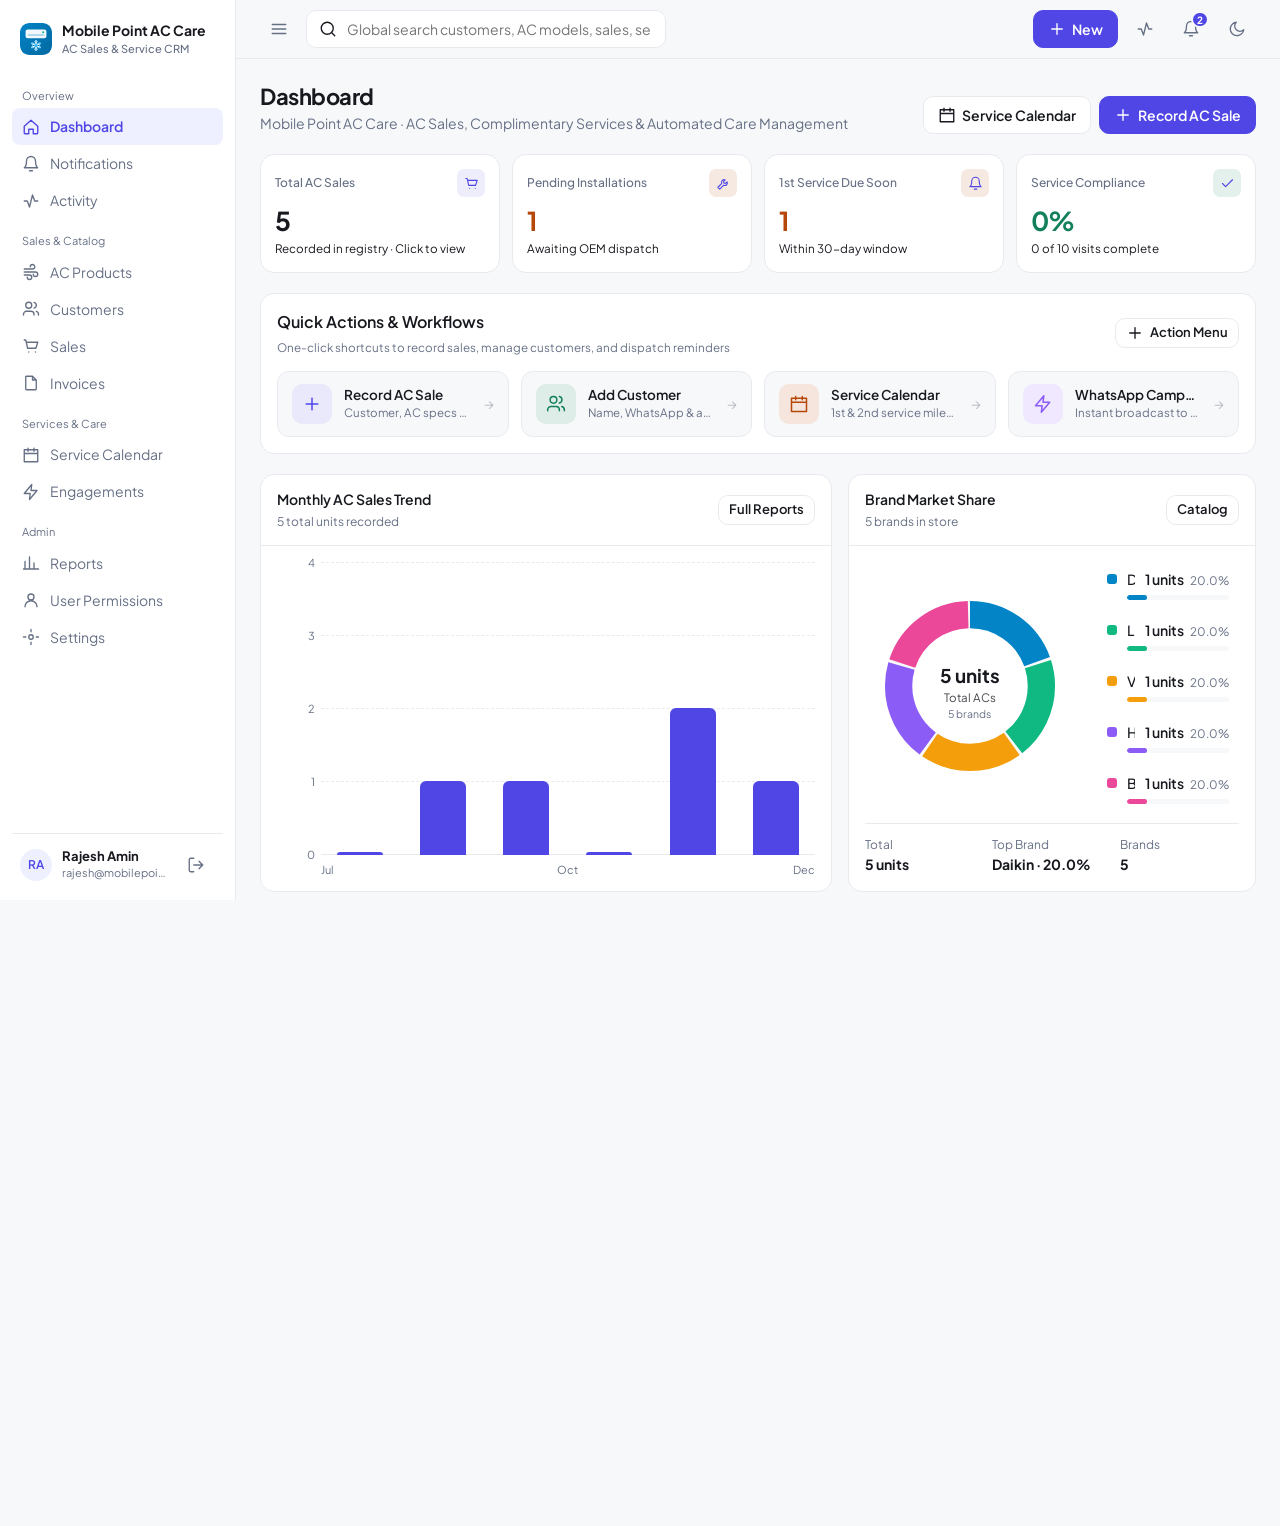
==== index.html @ c8a18320 "Enhance dashboard design: add interactive sales & brand charts, modern quick action cards, and opera" ====
<!doctype html>
<html lang="en" data-theme="light">

<head>
    <meta charset="utf-8">
    <meta name="viewport" content="width=device-width, initial-scale=1, viewport-fit=cover">
    <title>Mobile Point AC Care</title>
    <link rel="icon" type="image/svg+xml" href="assets/icon.svg">
    <link rel="preconnect" href="https://fonts.googleapis.com">
    <link rel="preconnect" href="https://fonts.gstatic.com" crossorigin>
    <link href="https://fonts.googleapis.com/css2?family=Plus+Jakarta+Sans:wght@400;500;600;700&display=swap"
        rel="stylesheet">
    <link rel="stylesheet" href="css/style.css?v=6.4">
</head>

<body>
    <div id="login-view" style="display:none"></div>
    <div class="app" id="app">
        <aside class="sd" id="sd" aria-label="Main navigation">
            <div class="logo">
                <img src="assets/icon.svg" alt="Mobile Point" width="32" height="32">
                <div class="lb">Mobile Point AC Care<small>AC Sales & Service CRM</small></div>
            </div>
            <nav class="nv" id="nv"></nav>
            <div class="us" id="user-badge">
                <div class="av">RA</div>
                <div class="lb us-info"><b>Rajesh Amin</b>
                    <small>rajesh@mobilepoint.in</small>
                </div><button class="ib lb" data-act="logout" aria-label="Log out" title="Log out"><svg class="i"
                        viewBox="0 0 24 24" fill="none" stroke="currentColor" stroke-width="1.8" stroke-linecap="round">
                        <path d="M9 21H5V3h4M16 17l5-5-5-5M21 12H9" />
                    </svg></button>
            </div>
        </aside>
        <div class="bd" data-act="drawer"></div>
        <div class="mn">
            <header class="top"><button class="ib" data-act="menu" aria-label="Toggle navigation" title="Menu"
                    id="mb"></button>
                <div class="sb gs" id="gsb"></div>
                <div class="sp"></div>
                <button class="btn pri" data-act="new" id="nb"></button><button class="ib" data-act="actd"
                    aria-label="Activity" title="Activity" id="ab"></button><button class="ib" data-act="bell"
                    aria-label="Notifications" title="Notifications" id="bl"></button><button class="ib"
                    data-act="theme" aria-label="Toggle theme" title="Theme" id="th"></button>
            </header>
            <main id="main"></main>
        </div>
    </div>
    <nav class="bn" id="bn" aria-label="Quick navigation"></nav>
    <div class="ts" id="ts" role="status" aria-live="polite"></div>
    <div id="mdl"></div>
    <script src="js/app.js?v=6.4"></script>
</body>

</html>
---- css/style.css ----
:root {
            --bg: #F7F8FA;
            --sf: #fff;
            --tx: #17191F;
            --mu: #667085;
            --bd: #E8EAEE;
            --ac: #4F46E5;
            --acs: #EEF0FF;
            --ok: #12805C;
            --oks: #E6F6EF;
            --wa: #B54708;
            --was: #FEF3E2;
            --er: #C2352B;
            --ers: #FDECEA;
            --ease: cubic-bezier(.2, .8, .2, 1);
            box-sizing: border-box;
            padding-top: env(safe-area-inset-top, 0px)
        }

        @media(prefers-color-scheme:dark) {
            :root[data-theme=system] {
                --bg: #0F1117;
                --sf: #171A22;
                --tx: #ECEEF3;
                --mu: #98A2B3;
                --bd: #262A35;
                --ac: #8B84FF;
                --acs: #23254A;
                --ok: #4ADE9B;
                --oks: #12281F;
                --wa: #F5B455;
                --was: #2E2210;
                --er: #F58A80;
                --ers: #321816;
                color-scheme: dark
            }
        }

        :root[data-theme=dark] {
            --bg: #0F1117;
            --sf: #171A22;
            --tx: #ECEEF3;
            --mu: #98A2B3;
            --bd: #262A35;
            --ac: #8B84FF;
            --acs: #23254A;
            --ok: #4ADE9B;
            --oks: #12281F;
            --wa: #F5B455;
            --was: #2E2210;
            --er: #F58A80;
            --ers: #321816;
            color-scheme: dark
        }

        * {
            box-sizing: border-box;
            margin: 0
        }

        html,
        body {
            height: 100%;
            width: 100%;
            max-width: 100vw;
            overflow-x: hidden
        }

        body {
            font: 14px/1.5 'Plus Jakarta Sans', system-ui, sans-serif;
            background: var(--bg);
            color: var(--tx);
            -webkit-font-smoothing: antialiased
        }

        button,
        input,
        select,
        textarea {
            font: inherit;
            color: inherit
        }

        button {
            cursor: pointer;
            background: none;
            border: 0
        }

        :focus-visible {
            outline: 2px solid var(--ac);
            outline-offset: 2px
        }

        h1 {
            font-size: 22px;
            letter-spacing: -.02em;
            line-height: 1.2
        }

        h2 {
            font-size: 14px;
            font-weight: 600
        }

        .i {
            width: 18px;
            height: 18px;
            flex: none
        }

        .mu {
            color: var(--mu)
        }

        .sr {
            display: block
        }

        .app {
            display: flex;
            min-height: 100%;
            width: 100%;
            max-width: 100vw;
            overflow-x: hidden
        }

        .sd {
            width: 236px;
            background: var(--sf);
            border-right: 1px solid var(--bd);
            position: sticky;
            top: 0;
            height: 100dvh;
            display: flex;
            flex-direction: column;
            padding: 16px 12px;
            transition: width .22s var(--ease);
            z-index: 30;
            overflow: hidden
        }

        .col .sd {
            width: 68px
        }

        .col .lb {
            display: none
        }

        .logo {
            display: flex;
            gap: 10px;
            align-items: center;
            padding: 4px 8px 16px;
            font-weight: 700;
            white-space: nowrap
        }

        .logo img {
            width: 32px;
            height: 32px;
            border-radius: 9px;
            flex: none;
            object-fit: contain
        }

        .mk {
            width: 32px;
            height: 32px;
            border-radius: 9px;
            background: var(--ac);
            color: #fff;
            display: grid;
            place-items: center;
            font-weight: 700;
            flex: none
        }

        .logo small {
            display: block;
            font-weight: 500;
            font-size: 11px;
            color: var(--mu)
        }

        .nv {
            flex: 1;
            overflow-y: auto;
            overflow-x: hidden
        }

        .gh {
            font-size: 11px;
            color: var(--mu);
            padding: 14px 10px 4px
        }

        .ni {
            display: flex;
            gap: 10px;
            align-items: center;
            width: 100%;
            padding: 8px 10px;
            border-radius: 8px;
            color: var(--mu);
            position: relative;
            white-space: nowrap;
            transition: background .15s, color .15s
        }

        .ni:hover {
            background: var(--bg);
            color: var(--tx)
        }

        .ni.on {
            background: var(--acs);
            color: var(--ac);
            font-weight: 600
        }

        .ni.on::before {
            content: "";
            position: absolute;
            left: -12px;
            top: 8px;
            bottom: 8px;
            width: 3px;
            border-radius: 2px;
            background: var(--ac)
        }

        .us {
            display: flex;
            gap: 10px;
            align-items: center;
            padding: 12px 8px 0;
            border-top: 1px solid var(--bd);
            white-space: nowrap;
            min-width: 0;
        }

        .us-info {
            flex: 1;
            min-width: 0;
            overflow: hidden;
        }

        .us-info b {
            display: block;
            overflow: hidden;
            text-overflow: ellipsis;
            white-space: nowrap;
            font-size: 13px;
            line-height: 1.3;
        }

        .us-info small {
            display: block;
            overflow: hidden;
            text-overflow: ellipsis;
            white-space: nowrap;
            font-size: 11px;
            color: var(--mu);
        }

        .av {
            width: 32px;
            height: 32px;
            border-radius: 50%;
            background: var(--acs);
            color: var(--ac);
            display: grid;
            place-items: center;
            font-weight: 600;
            font-size: 12px;
            flex: none
        }

        .mn {
            flex: 1;
            min-width: 0
        }

        .top {
            position: sticky;
            top: 0;
            z-index: 20;
            display: flex;
            gap: 8px;
            align-items: center;
            padding: 10px 24px;
            background: var(--bg);
            border-bottom: 1px solid var(--bd)
        }

        .top .sp {
            flex: 1
        }

        .sb {
            display: flex;
            gap: 8px;
            align-items: center;
            background: var(--sf);
            border: 1px solid var(--bd);
            border-radius: 10px;
            padding: 0 12px;
            height: 38px;
            min-width: 0
        }

        .sb input {
            border: 0;
            background: none;
            outline: 0;
            width: 100%
        }

        .sb:focus-within {
            border-color: var(--ac)
        }

        .gs {
            width: min(360px, 40vw)
        }

        .ib {
            width: 38px;
            height: 38px;
            border-radius: 10px;
            display: grid;
            place-items: center;
            color: var(--mu);
            position: relative
        }

        .ib:hover {
            background: var(--sf);
            color: var(--tx)
        }

        .dot {
            position: absolute;
            top: 8px;
            right: 9px;
            width: 8px;
            height: 8px;
            border-radius: 50%;
            background: var(--er);
            border: 2px solid var(--bg)
        }

        .pg {
            padding: 24px;
            max-width: 1280px;
            margin: 0 auto;
            width: 100%;
            box-sizing: border-box;
            animation: in .22s var(--ease)
        }

        @keyframes in {
            from {
                opacity: 0;
                transform: translateY(6px)
            }
        }

        .ph {
            display: flex;
            justify-content: space-between;
            gap: 16px;
            align-items: flex-end;
            margin-bottom: 20px;
            flex-wrap: wrap
        }

        .ph p {
            color: var(--mu);
            margin-top: 4px
        }

        .bar {
            display: flex;
            gap: 10px;
            align-items: center;
            margin-bottom: 12px;
            flex-wrap: wrap;
            width: 100%;
            max-width: 100%;
            min-width: 0
        }

        .bar .sb {
            width: 300px;
            max-width: 100%
        }

        .btn {
            display: inline-flex;
            gap: 6px;
            align-items: center;
            justify-content: center;
            height: 38px;
            padding: 0 14px;
            border-radius: 10px;
            border: 1px solid var(--bd);
            background: var(--sf);
            font-weight: 600;
            white-space: nowrap;
            flex-shrink: 0;
            transition: transform .12s, background .15s
        }

        .btn:hover {
            background: var(--bg)
        }

        .btn:active {
            transform: scale(.97)
        }

        .btn.pri {
            background: var(--ac);
            border-color: var(--ac);
            color: #fff
        }

        .btn.pri:hover {
            filter: brightness(1.08)
        }

        .btn.dg {
            color: var(--er)
        }

        .btn.sm {
            height: 30px;
            padding: 0 10px;
            font-size: 13px
        }

        .chips {
            display: flex;
            gap: 6px;
            overflow-x: auto;
            scrollbar-width: none;
            padding: 2px 0;
            width: 100%;
            max-width: 100%;
            min-width: 0;
            flex: 1 1 auto;
            -webkit-overflow-scrolling: touch
        }

        .chip {
            height: 32px;
            padding: 0 12px;
            border-radius: 99px;
            border: 1px solid var(--bd);
            background: var(--sf);
            color: var(--mu);
            white-space: nowrap;
            font-weight: 500;
            transition: all .15s
        }

        .chip.on {
            background: var(--tx);
            color: var(--bg);
            border-color: var(--tx)
        }

        .panel {
            background: var(--sf);
            border: 1px solid var(--bd);
            border-radius: 14px;
            overflow: hidden;
            width: 100%;
            max-width: 100%;
            box-sizing: border-box
        }

        .pad {
            padding: 16px
        }

        .panel>h2,
        .hd {
            padding: 14px 16px;
            display: flex;
            justify-content: space-between;
            align-items: center;
            border-bottom: 1px solid var(--bd)
        }

        .b {
            display: inline-block;
            padding: 2px 9px;
            border-radius: 99px;
            font-size: 12px;
            font-weight: 600;
            white-space: nowrap;
            background: var(--bg);
            color: var(--mu);
            width: fit-content;
        }

        .b.ok {
            background: var(--oks);
            color: var(--ok)
        }

        .b.wa {
            background: var(--was);
            color: var(--wa)
        }

        .b.er {
            background: var(--ers);
            color: var(--er)
        }

        .b.ac {
            background: var(--acs);
            color: var(--ac)
        }

        table {
            width: 100%;
            border-collapse: collapse
        }

        th {
            text-align: left;
            font-weight: 500;
            color: var(--mu);
            font-size: 12px;
            padding: 10px 16px;
            border-bottom: 1px solid var(--bd)
        }

        td {
            padding: 11px 16px;
            border-bottom: 1px solid var(--bd)
        }

        tbody tr {
            cursor: pointer;
            transition: background .12s
        }

        tbody tr:hover {
            background: var(--bg)
        }

        tbody:not(.doc tbody) tr:last-child td {
            border: 0
        }

        .nm {
            display: flex;
            gap: 10px;
            align-items: center;
            justify-content: flex-start;
            text-align: left;
            font-weight: 600;
            min-width: 0;
            max-width: 100%
        }

        .nm .av,
        .nm .th {
            flex-shrink: 0
        }

        .nm .nmt,
        .nm>span:not(.av):not(.th) {
            min-width: 0;
            overflow: hidden;
            text-overflow: ellipsis;
            white-space: nowrap;
            flex: 1
        }

        .nm b {
            display: block;
            overflow: hidden;
            text-overflow: ellipsis;
            white-space: nowrap;
            min-width: 0
        }

        .nm small {
            display: block;
            overflow: hidden;
            text-overflow: ellipsis;
            white-space: nowrap;
            min-width: 0
        }

        .pgn {
            display: flex;
            justify-content: space-between;
            align-items: center;
            padding: 10px 16px;
            color: var(--mu);
            font-size: 13px;
            border-top: 1px solid var(--bd)
        }

        .empty {
            display: grid;
            place-items: center;
            gap: 4px;
            padding: 48px 16px;
            color: var(--mu);
            text-align: center
        }

        .empty .i {
            width: 28px;
            height: 28px
        }

        .empty b {
            color: var(--tx)
        }

        .kp {
            display: grid;
            grid-template-columns: repeat(6, 1fr);
            gap: 12px;
            margin-bottom: 16px
        }

        .k {
            text-align: left;
            background: var(--sf);
            border: 1px solid var(--bd);
            border-radius: 14px;
            padding: 14px;
            transition: transform .15s var(--ease), border-color .15s
        }

        .k:hover {
            transform: translateY(-2px);
            border-color: var(--ac)
        }

        .k .i {
            color: var(--ac)
        }

        .k b {
            display: block;
            font-size: 26px;
            letter-spacing: -.02em;
            line-height: 1.2;
            margin-top: 8px
        }

        .k span {
            font-size: 12px;
            color: var(--mu)
        }

        .k.hl {
            background: var(--ac);
            border-color: var(--ac);
            color: #fff
        }

        .k.hl .i,
        .k.hl span {
            color: #fff;
            opacity: .85
        }

        .gr {
            display: grid;
            grid-template-columns: 1.4fr 1fr;
            gap: 16px
        }

        .gr>div {
            display: grid;
            gap: 16px;
            align-content: start
        }

        .li {
            display: flex;
            gap: 12px;
            align-items: center;
            padding: 11px 16px;
            border-bottom: 1px solid var(--bd)
        }

        .li:last-child {
            border: 0
        }

        .li>div,
        .li-main>div {
            flex: 1;
            min-width: 0
        }

        .li-main {
            display: flex;
            gap: 12px;
            align-items: center;
            flex: 1;
            min-width: 0
        }

        .li-acts {
            display: flex;
            gap: 8px;
            align-items: center;
            flex-shrink: 0
        }

        .li small {
            display: block;
            color: var(--mu)
        }

        .rt-sortbar {
            display: none
        }

        .ns-val {
            display: inline-flex;
            align-items: center;
            gap: 8px
        }

        .sku-tag {
            display: block;
            font-size: 11px;
            font-weight: 600;
            letter-spacing: .04em;
            color: var(--mu);
            text-transform: uppercase;
            line-height: 1.2;
            margin-bottom: 2px
        }

        .pn-truncate,
        .nmt b {
            display: block;
            overflow: hidden;
            text-overflow: ellipsis;
            white-space: nowrap;
            max-width: 100%
        }

        .nmt {
            min-width: 0;
            flex: 1;
            overflow: hidden
        }

        .pb {
            height: 6px;
            border-radius: 9px;
            background: var(--bg);
            overflow: hidden;
            margin-top: 6px
        }

        .pb i {
            display: block;
            height: 100%;
            background: var(--ac);
            border-radius: 9px;
            transition: width .6s var(--ease)
        }

        .bars {
            display: flex;
            gap: 10px;
            align-items: flex-end;
            height: 120px;
            padding: 16px
        }

        .bars div {
            flex: 1;
            display: grid;
            gap: 6px;
            text-align: center;
            font-size: 11px;
            color: var(--mu);
            align-content: end;
            height: 100%
        }

        .bars i {
            background: var(--acs);
            border-top: 3px solid var(--ac);
            border-radius: 6px 6px 0 0;
            display: block
        }

        .tl {
            padding: 0 0 0 18px;
            border-left: 2px solid var(--bd);
            margin-left: 6px
        }

        .tl>div {
            position: relative;
            padding: 0 0 14px 12px
        }

        .tl>div::before {
            content: "";
            position: absolute;
            left: -25px;
            top: 5px;
            width: 10px;
            height: 10px;
            border-radius: 50%;
            background: var(--ac);
            border: 2px solid var(--sf)
        }

        .nd {
            display: grid;
            gap: 0;
            justify-items: center
        }

        .nd>div {
            width: 100%;
            border: 1px solid var(--bd);
            border-radius: 10px;
            padding: 8px 12px;
            display: flex;
            gap: 10px;
            align-items: center;
            background: var(--sf)
        }

        .nd>div:hover {
            border-color: var(--ac)
        }

        .nd>i {
            width: 2px;
            height: 14px;
            background: var(--bd)
        }

        .sw {
            width: 40px;
            height: 22px;
            border-radius: 99px;
            background: var(--bd);
            position: relative;
            transition: background .2s;
            flex: none
        }

        .sw::after {
            content: "";
            position: absolute;
            top: 3px;
            left: 3px;
            width: 16px;
            height: 16px;
            border-radius: 50%;
            background: #fff;
            transition: transform .2s var(--ease)
        }

        .sw[aria-checked=true] {
            background: var(--ac)
        }

        .sw[aria-checked=true]::after {
            transform: translateX(18px)
        }

        .ov {
            position: fixed;
            inset: 0;
            background: rgba(15, 17, 23, .5);
            display: grid;
            place-items: center;
            padding: 16px;
            z-index: 60;
            animation: fd .18s
        }

        .ov.out {
            opacity: 0;
            transition: opacity .15s
        }

        @keyframes fd {
            from {
                opacity: 0
            }
        }

        .md {
            background: var(--sf);
            border-radius: 16px;
            width: min(560px, 100%);
            max-height: 90dvh;
            overflow: auto;
            padding: 20px;
            animation: pop .22s var(--ease);
            box-shadow: 0 20px 50px rgba(0, 0, 0, .2)
        }

        @keyframes pop {
            from {
                opacity: 0;
                transform: scale(.97) translateY(8px)
            }
        }

        .md h1 {
            margin-bottom: 12px
        }

        .md:has(.quick-new-wrap) {
            width: min(640px, 100%);
            padding: 22px;
        }

        .quick-new-handle {
            display: none;
        }

        .quick-new-head {
            display: flex;
            align-items: flex-start;
            justify-content: space-between;
            gap: 12px;
            margin-bottom: 14px;
            padding-bottom: 12px;
            border-bottom: 1px solid var(--bd);
        }

        .quick-new-head h1 {
            font-size: 19px;
            margin: 0 0 2px;
            line-height: 1.25;
        }

        .quick-new-head p {
            font-size: 12.5px;
            color: var(--mu);
            margin: 0;
            line-height: 1.35;
        }

        .quick-new-close {
            width: 32px;
            height: 32px;
            border-radius: 8px;
            display: grid;
            place-items: center;
            color: var(--mu);
            background: transparent;
            cursor: pointer;
            flex-shrink: 0;
            border: 0;
            transition: background .12s, color .12s;
        }

        .quick-new-close:hover {
            background: var(--bg);
            color: var(--tx);
        }

        .quick-new-wrap {
            display: flex;
            flex-direction: column;
            gap: 16px;
        }

        .quick-new-sec {
            display: flex;
            flex-direction: column;
            gap: 8px;
        }

        .quick-new-sec-title {
            font-size: 11px;
            font-weight: 700;
            text-transform: uppercase;
            letter-spacing: .06em;
            color: var(--mu);
            margin: 0;
        }

        .quick-new-grid {
            display: grid;
            grid-template-columns: repeat(2, minmax(0, 1fr));
            gap: 8px;
        }

        .quick-new-card {
            display: flex;
            align-items: center;
            gap: 11px;
            padding: 10px 12px;
            background: var(--bg);
            border: 1px solid var(--bd);
            border-radius: 12px;
            text-align: left;
            transition: border-color .15s, background .15s, transform .12s, box-shadow .15s;
            cursor: pointer;
            min-width: 0;
            text-decoration: none;
            color: inherit;
            box-sizing: border-box;
        }

        .quick-new-card:hover {
            background: color-mix(in srgb, var(--ac) 6%, var(--sf));
            border-color: color-mix(in srgb, var(--ac) 45%, var(--bd));
            transform: translateY(-1px);
            box-shadow: 0 4px 12px rgba(0, 0, 0, .05);
        }

        .quick-new-card:active {
            transform: scale(.985);
        }

        .qnc-ic {
            width: 36px;
            height: 36px;
            border-radius: 10px;
            display: flex;
            align-items: center;
            justify-content: center;
            background: color-mix(in srgb, var(--ac) 12%, var(--sf));
            color: var(--ac);
            flex-shrink: 0;
        }

        .qnc-ic svg {
            width: 18px;
            height: 18px;
        }

        .qnc-text {
            display: flex;
            flex-direction: column;
            min-width: 0;
            flex: 1;
            overflow: hidden;
            gap: 2px;
        }

        .qnc-text b {
            font-size: 13.5px;
            font-weight: 600;
            color: var(--tx);
            line-height: 1.25;
        }

        .qnc-text small {
            font-size: 11.5px;
            color: var(--mu);
            line-height: 1.3;
            white-space: normal;
        }

        .qnc-arr {
            color: var(--mu);
            opacity: .4;
            flex-shrink: 0;
            transition: transform .15s, opacity .15s, color .15s;
        }

        .quick-new-card:hover .qnc-arr {
            opacity: 1;
            transform: translateX(2px);
            color: var(--ac);
        }

        @media(max-width:680px) {
            .quick-new-grid {
                grid-template-columns: 1fr;
                gap: 6px;
            }

            .quick-new-card {
                padding: 10px 12px;
            }

            .qnc-ic {
                width: 34px;
                height: 34px;
            }
        }

        .fg {
            display: grid;
            gap: 12px;
            margin: 12px 0
        }

        .fg label {
            display: grid;
            gap: 4px;
            font-weight: 600;
            font-size: 13px
        }

        .fg input,
        .fg select,
        .fg textarea {
            border: 1px solid var(--bd);
            background: var(--sf);
            border-radius: 10px;
            padding: 9px 12px;
            font-weight: 400;
            width: 100%;
            min-height: 40px
        }

        .fg input:focus,
        .fg select:focus,
        .fg textarea:focus {
            border-color: var(--ac);
            outline: 0
        }

        .er {
            color: var(--er);
            font-size: 12px;
            font-weight: 500
        }

        .fg .row {
            display: flex;
            gap: 8px;
            align-items: center;
            font-weight: 500
        }

        .fg .row input {
            width: auto
        }

        .acts {
            display: flex;
            gap: 8px;
            justify-content: flex-end;
            flex-wrap: wrap;
            margin-top: 16px
        }

        .ts {
            position: fixed;
            right: 16px;
            bottom: 16px;
            display: grid;
            gap: 8px;
            z-index: 80
        }

        .t {
            background: var(--tx);
            color: var(--bg);
            padding: 10px 14px;
            border-radius: 10px;
            animation: pop .22s var(--ease);
            max-width: 320px
        }

        .t.er {
            background: var(--er);
            color: #fff
        }

        .kv {
            display: grid;
            grid-template-columns: 120px 1fr;
            gap: 6px 12px;
            margin: 12px 0
        }

        .kv dt {
            color: var(--mu)
        }

        .bn,
        .mo {
            display: none
        }

        .bd {
            display: none
        }

        @media(max-width:1100px) {
            .kp {
                grid-template-columns: repeat(3, 1fr)
            }

            .gr {
                grid-template-columns: 1fr
            }
        }

        @media(max-width:820px) {
            .sd {
                position: fixed;
                left: 0;
                top: 0;
                transform: translateX(-100%);
                width: 260px !important;
                box-shadow: none
            }

            .dr .sd {
                transform: none;
                box-shadow: 0 0 40px rgba(0, 0, 0, .25)
            }

            .col .lb {
                display: inline
            }

            .dr .bd {
                display: block;
                position: fixed;
                inset: 0;
                background: rgba(0, 0, 0, .4);
                z-index: 25
            }

            .cl {
                display: none
            }

            .top {
                padding: 8px 12px;
                gap: 6px;
                width: 100%;
                max-width: 100vw;
                box-sizing: border-box
            }

            .gs {
                display: none
            }

            .pg {
                padding: 16px 14px 96px;
                width: 100%;
                max-width: 100vw;
                box-sizing: border-box
            }

            .bar .sb {
                width: 100%;
                max-width: 100%;
                min-width: 0
            }

            .kp {
                grid-template-columns: repeat(2, minmax(0, 1fr));
                gap: 10px;
                width: 100%;
                max-width: 100%
            }

            .k {
                min-width: 0;
                max-width: 100%;
                overflow: hidden
            }

            .bn {
                display: grid;
                grid-template-columns: repeat(5, 1fr);
                position: fixed;
                bottom: 0;
                left: 0;
                right: 0;
                background: var(--sf);
                border-top: 1px solid var(--bd);
                padding: 6px 4px calc(6px + env(safe-area-inset-bottom, 0px));
                z-index: 20
            }

            .bn button {
                display: grid;
                justify-items: center;
                gap: 2px;
                font-size: 11px;
                color: var(--mu);
                min-height: 46px;
                align-content: center
            }

            .bn .on {
                color: var(--ac);
                font-weight: 600
            }

            .panel:has(.tbl:not(.rt)) {
                background: transparent;
                border: 0;
                box-shadow: none;
                overflow: visible
            }

            .panel .pgn {
                background: var(--sf);
                border: 1px solid var(--bd);
                border-radius: 12px;
                margin-top: 8px;
                padding: 10px 14px
            }

            .tbl:not(.rt) {
                display: block;
                width: 100%;
                max-width: 100%;
                background: transparent;
                border-collapse: separate;
                border-spacing: 0
            }

            .tbl:not(.rt) thead {
                display: none
            }

            .tbl:not(.rt) tbody {
                display: block;
                width: 100%;
                max-width: 100%
            }

            .tbl:not(.rt) tbody tr {
                display: grid;
                grid-template-columns: repeat(2, minmax(0, 1fr));
                column-gap: 12px;
                row-gap: 10px;
                padding: 14px 14px 12px;
                margin-bottom: 10px;
                background: var(--sf);
                border: 1px solid var(--bd);
                border-radius: 12px;
                box-shadow: 0 1px 3px rgba(0, 0, 0, .04);
                position: relative;
                cursor: pointer;
                box-sizing: border-box;
                text-align: left;
                transition: border-color .15s, box-shadow .15s, background .15s
            }

            .tbl:not(.rt) tbody tr:last-child {
                margin-bottom: 0
            }

            .tbl:not(.rt) tbody tr:hover,
            .tbl:not(.rt) tbody tr:active {
                background: color-mix(in srgb, var(--tx) 2.5%, var(--sf));
                border-color: color-mix(in srgb, var(--ac) 40%, var(--bd));
                box-shadow: 0 2px 8px rgba(0, 0, 0, .07)
            }

            .tbl:not(.rt) tbody td:first-child {
                grid-column: 1 / -1;
                grid-row: 1;
                font-size: 15px;
                font-weight: 600;
                color: var(--tx);
                padding: 0 85px 10px 0;
                margin-bottom: 2px;
                border-bottom: 1px solid color-mix(in srgb, var(--bd) 70%, transparent);
                display: flex;
                justify-content: flex-start;
                text-align: left;
                gap: 10px;
                min-width: 0;
                max-width: 100%;
                overflow: hidden;
                text-overflow: ellipsis;
                white-space: nowrap;
                box-sizing: border-box
            }

            .tbl:not(.rt) tbody td:first-child .nm {
                min-width: 0;
                max-width: 100%;
                width: 100%
            }

            .tbl:not(.rt) tbody td:first-child::before {
                display: none !important
            }

            .tbl:not(.rt) tbody tr:not(:has([data-status])):not(:has([data-label="Status"])):not(:has([data-label="Entitlement"])):not(:has([data-label="Stock"])):not(:has([data-label="Complaint"])):not(:has(.sw)) td:first-child {
                padding-right: 0;
            }

            .tbl:not(.rt) tbody td[data-status],
            .tbl:not(.rt) tbody td[data-label="Status"],
            .tbl:not(.rt) tbody td[data-label="Entitlement"],
            .tbl:not(.rt) tbody td[data-label="Stock"],
            .tbl:not(.rt) tbody td[data-label="Complaint"],
            .tbl:not(.rt) tbody td:has(.sw),
            .tbl:not(.rt) tbody tr:not(:has([data-status])):not(:has([data-label="Status"])):not(:has([data-label="Entitlement"])):not(:has([data-label="Stock"])):not(:has([data-label="Complaint"])):not(:has(.sw)) td:last-child:has(.b) {
                position: absolute;
                right: 14px;
                top: 7px;
                padding: 0;
                margin: 0;
                display: flex;
                align-items: center;
                justify-content: flex-end;
                min-width: 0;
                z-index: 1
            }

            .tbl:not(.rt) tbody td[data-status]::before,
            .tbl:not(.rt) tbody td[data-label="Status"]::before,
            .tbl:not(.rt) tbody td[data-label="Entitlement"]::before,
            .tbl:not(.rt) tbody td[data-label="Stock"]::before,
            .tbl:not(.rt) tbody td[data-label="Complaint"]::before,
            .tbl:not(.rt) tbody td:has(.sw)::before,
            .tbl:not(.rt) tbody tr:not(:has([data-status])):not(:has([data-label="Status"])):not(:has([data-label="Entitlement"])):not(:has([data-label="Stock"])):not(:has([data-label="Complaint"])):not(:has(.sw)) td:last-child:has(.b)::before {
                display: none !important
            }

            .tbl:not(.rt) tbody td {
                display: flex;
                flex-direction: column;
                align-items: flex-start;
                justify-content: flex-start;
                gap: 2px;
                padding: 1px 0;
                font-size: 13.5px;
                color: var(--tx);
                min-width: 0;
                max-width: 100%;
                overflow: hidden;
                text-overflow: ellipsis;
                white-space: nowrap;
                border: 0;
                text-align: left;
                box-sizing: border-box
            }

            .tbl:not(.rt) tbody td::before {
                content: attr(data-label);
                color: var(--mu);
                font-size: 10.5px;
                font-weight: 600;
                text-transform: uppercase;
                letter-spacing: .05em;
                line-height: 1.1;
                text-align: left;
                flex-shrink: 0
            }

            .tbl:not(.rt) tbody td[data-label=""]::before {
                display: none !important
            }

            .tbl:not(.rt) tbody td>span,
            .tbl:not(.rt) tbody td>b {
                min-width: 0;
                overflow: hidden;
                text-overflow: ellipsis;
                white-space: nowrap;
                text-align: left
            }

            .tbl:not(.rt) tbody td[data-label="Next service"],
            .tbl:not(.rt) tbody td[data-label="Next free service"] {
                grid-column: 1 / -1;
                display: flex;
                flex-direction: column;
                gap: 5px;
                background: color-mix(in srgb, var(--ac) 6%, var(--sf));
                padding: 9px 12px;
                border-radius: 9px;
                border: 1px solid color-mix(in srgb, var(--ac) 22%, var(--bd))
            }

            .tbl:not(.rt) tbody td[data-label="Next service"] .ns-val,
            .tbl:not(.rt) tbody td[data-label="Next free service"] .ns-val {
                display: flex;
                align-items: center;
                justify-content: space-between;
                width: 100%;
                gap: 8px
            }

            .tbl:not(.rt) tbody td[data-label="Next service"] .ns-date,
            .tbl:not(.rt) tbody td[data-label="Next free service"] .ns-date {
                font-size: 13.5px;
                font-weight: 600;
                color: var(--tx)
            }

            .tbl:not(.rt) tbody td[data-label="AC"],
            .tbl:not(.rt) tbody td[data-label="Product"],
            .tbl:not(.rt) tbody td[data-label="Comment"],
            .tbl:not(.rt) tbody td[data-label="Reference"],
            .tbl:not(.rt) tbody td[data-label="Notes"],
            .tbl:not(.rt) tbody td[data-label="Reason"],
            .tbl:not(.rt) tbody td[data-label="Template"],
            .tbl:not(.rt) tbody td[data-label="Trigger"],
            .tbl:not(.rt) tbody td[data-label="Approval"] {
                grid-column: 1 / -1;
                background: color-mix(in srgb, var(--bg) 60%, var(--sf));
                padding: 7px 10px;
                border-radius: 8px;
                border: 1px solid color-mix(in srgb, var(--bd) 45%, transparent)
            }

            .tbl:not(.rt) tbody td[data-label="Comment"],
            .tbl:not(.rt) tbody td[data-label="Reference"],
            .tbl:not(.rt) tbody td[data-label="Notes"],
            .tbl:not(.rt) tbody td[data-label="Reason"] {
                white-space: normal;
                line-height: 1.4
            }

            .doc table,
            .doc-tbl {
                display: table !important;
                width: 100% !important;
                min-width: 680px !important;
                border-collapse: collapse !important
            }

            .doc thead {
                display: table-header-group !important
            }

            .doc tbody {
                display: table-row-group !important
            }

            .doc tr {
                display: table-row !important
            }

            .doc td,
            .doc th {
                display: table-cell !important;
                padding: 8px 10px !important;
                border: 1px solid var(--bd) !important
            }

            .doc th:first-child,
            .doc td:first-child {
                text-align: center !important;
                width: 44px !important;
                padding: 8px 6px !important;
                font-size: 13px !important;
                font-weight: 500 !important
            }

            .doc th:nth-child(2),
            .doc td:nth-child(2) {
                text-align: left !important
            }

            .doc th:nth-child(3),
            .doc td:nth-child(3),
            .doc th:nth-child(4),
            .doc td:nth-child(4),
            .doc th:nth-child(8),
            .doc td:nth-child(8) {
                text-align: center !important
            }

            .rt-sortbar {
                display: flex;
                align-items: center;
                gap: 6px;
                overflow-x: auto;
                padding: 2px 2px 10px;
                margin-bottom: 6px;
                scrollbar-width: none;
                -webkit-overflow-scrolling: touch
            }

            .rt-sortbar::-webkit-scrollbar {
                display: none
            }

            .rt-sortbar .mu {
                font-size: 11px;
                font-weight: 600;
                text-transform: uppercase;
                letter-spacing: .05em;
                flex-shrink: 0;
                margin-right: 2px
            }

            .rt-sortbar .chip {
                flex-shrink: 0;
                font-size: 11.5px;
                padding: 4px 10px;
                border-radius: 20px
            }

            .tbl.rt tbody td[data-label="Customer"],
            .tbl.rt tbody td[data-label="Supplier"],
            .tbl:not(.rt) tbody td[data-label="Customer"]:not(:first-child),
            .tbl:not(.rt) tbody td[data-label="Supplier"]:not(:first-child) {
                grid-column: 1 / -1;
                background: color-mix(in srgb, var(--bg) 60%, var(--sf));
                padding: 6px 10px;
                border-radius: 8px;
                border: 1px solid color-mix(in srgb, var(--bd) 45%, transparent);
                font-weight: 500
            }

            .tbl.rt tbody td[data-label="Gross profit"] {
                font-weight: 600;
                color: var(--ok)
            }

            .panel:has(.tbl.rt) .hd {
                padding: 2px 2px 10px
            }

            .li {
                display: flex;
                flex-direction: column;
                align-items: stretch;
                gap: 10px;
                padding: 13px 14px
            }

            .li-main {
                display: flex;
                align-items: flex-start;
                gap: 12px;
                width: 100%
            }

            .li-acts {
                display: flex;
                align-items: center;
                gap: 8px;
                width: 100%;
                padding-top: 8px;
                border-top: 1px dashed var(--bd)
            }

            .li-acts .btn {
                flex: 1;
                justify-content: center;
                text-align: center
            }

            .ov {
                place-items: end center;
                padding: 0
            }

            .md,
            .md:has(.quick-new-wrap) {
                border-radius: 20px 20px 0 0;
                width: 100%;
                max-height: 90dvh;
                padding: 16px 16px calc(24px + env(safe-area-inset-bottom, 0px));
            }

            .quick-new-handle {
                display: block;
                width: 38px;
                height: 4px;
                background: var(--bd);
                border-radius: 2px;
                margin: -4px auto 14px;
                flex-shrink: 0;
            }

            .ts {
                left: 12px;
                right: 12px;
                bottom: 84px
            }

            .t {
                max-width: none
            }

            .ph .btn {
                width: 100%;
                justify-content: center
            }

            .ph>div {
                width: 100%
            }
        }

        .kp.k4 {
            grid-template-columns: repeat(4, 1fr)
        }

        .pos {
            display: grid;
            grid-template-columns: 1fr 340px;
            gap: 16px;
            align-items: start
        }

        .pgrid {
            display: grid;
            grid-template-columns: repeat(auto-fill, minmax(180px, 1fr));
            gap: 10px
        }

        .pc {
            background: var(--sf);
            border: 1px solid var(--bd);
            border-radius: 12px;
            padding: 10px;
            text-align: left;
            display: grid;
            gap: 4px;
            transition: transform .15s var(--ease), border-color .15s;
            position: relative
        }

        .pc:hover:not(:disabled) {
            transform: translateY(-2px);
            border-color: var(--ac)
        }

        .pc.in-cart {
            border-color: var(--ac);
            box-shadow: 0 0 0 1px var(--ac)
        }

        .pc:disabled {
            opacity: .55;
            cursor: not-allowed
        }

        .pc .tn {
            height: 56px;
            border-radius: 8px;
            display: grid;
            place-items: center;
            font-weight: 700;
            font-size: 20px;
            position: relative
        }

        .pc-cart-pill {
            position: absolute;
            top: 4px;
            right: 4px;
            min-width: 18px;
            height: 18px;
            padding: 0 5px;
            border-radius: 9px;
            background: var(--ac);
            color: #fff;
            font-size: 11px;
            font-weight: 700;
            display: inline-grid;
            place-items: center;
            line-height: 1
        }

        @media(max-width:768px) {
            .pgrid {
                grid-template-columns: repeat(2, 1fr);
                gap: 8px
            }

            .pc {
                padding: 8px;
                gap: 3px
            }

            .pc .tn {
                height: 48px;
                font-size: 16px
            }

            .pc b {
                font-size: 12.5px !important;
                line-height: 1.25;
                height: 2.5em;
                overflow: hidden;
                display: -webkit-box;
                -webkit-line-clamp: 2;
                -webkit-box-orient: vertical;
                word-break: break-word
            }
        }

        .cr {
            padding: 10px 16px;
            border-bottom: 1px solid var(--bd);
            display: grid;
            gap: 6px
        }

        .cr select {
            border: 1px solid var(--bd);
            border-radius: 8px;
            padding: 6px;
            background: var(--sf)
        }

        .qt {
            display: flex;
            gap: 8px;
            align-items: center
        }

        .qt button {
            width: 30px;
            height: 30px;
            border: 1px solid var(--bd);
            border-radius: 8px
        }

        @media(max-width:1000px) {
            .pos {
                grid-template-columns: 1fr
            }
        }

        @media(max-width:820px) {
            .kp.k4 {
                grid-template-columns: repeat(2, 1fr)
            }
        }

        .bc {
            font-size: 13px;
            margin-bottom: 8px
        }

        .lnk {
            color: var(--ac);
            font-weight: 500
        }

        .lnk:hover {
            text-decoration: underline
        }

        .fgrid {
            display: grid;
            grid-template-columns: repeat(2, 1fr);
            gap: 16px;
            align-items: start
        }

        .fgrid h2 {
            margin-bottom: 4px
        }

        .sticky {
            position: sticky;
            bottom: 0;
            display: flex;
            gap: 8px;
            justify-content: flex-end;
            padding: 12px 0;
            margin-top: 16px;
            background: var(--bg);
            border-top: 1px solid var(--bd);
            z-index: 5
        }

        .pimg {
            aspect-ratio: 4/3;
            width: 100%;
            border-radius: 10px;
            object-fit: cover;
            display: grid;
            place-items: center
        }

        .pimg svg {
            width: 42%
        }

        .dc td {
            padding-top: 10px;
            padding-bottom: 10px
        }

        .cw {
            display: grid;
            grid-template-columns: 1fr 260px;
            gap: 16px;
            align-items: start
        }

        .cw2 {
            display: grid;
            grid-template-columns: 320px 1fr;
            gap: 16px;
            align-items: start
        }

        .cg {
            display: grid;
            grid-template-columns: repeat(7, 1fr);
            border-top: 1px solid var(--bd);
            border-left: 1px solid var(--bd)
        }

        .cg>div {
            border-right: 1px solid var(--bd);
            border-bottom: 1px solid var(--bd);
            min-height: 92px;
            padding: 4px;
            min-width: 0
        }

        .dn {
            display: inline-grid;
            place-items: center;
            width: 22px;
            height: 22px;
            border-radius: 50%;
            font-size: 12px
        }

        .today .dn {
            background: var(--ac);
            color: #fff
        }

        .ev {
            display: block;
            width: 100%;
            text-align: left;
            font-size: 11px;
            padding: 2px 6px;
            margin-top: 3px;
            border-radius: 5px;
            background: var(--acs);
            color: var(--ac);
            border-left: 3px solid var(--ac);
            overflow: hidden;
            text-overflow: ellipsis;
            white-space: nowrap
        }

        .ev[draggable=true] {
            cursor: grab
        }

        .ev.ok {
            background: var(--oks);
            color: var(--ok);
            border-color: var(--ok)
        }

        .ev.wa {
            background: var(--was);
            color: var(--wa);
            border-color: var(--wa)
        }

        .ev.er {
            background: var(--ers);
            color: var(--er);
            border-color: var(--er)
        }

        .doc {
            --tx: #17191F;
            --mu: #667085;
            --bd: #D5D9E0;
            background: #fff;
            color: #17191F;
            border: 1px solid var(--bd);
            border-radius: 6px;
            padding: 32px;
            max-width: 860px;
            margin: 0 auto;
            font-size: 13px
        }

        .dw {
            overflow-x: auto;
            -webkit-overflow-scrolling: touch;
            margin: 12px 0;
            border: 1px solid var(--bd);
            border-radius: 8px;
        }

        .doc table,
        .doc-tbl {
            width: 100%;
            min-width: 680px;
            border-collapse: collapse !important;
            border-spacing: 0 !important;
            background: transparent;
            margin: 0;
        }

        .doc thead {
            display: table-header-group !important;
        }

        .doc tbody {
            display: table-row-group !important;
        }

        .doc tr {
            display: table-row !important;
            padding: 0 !important;
            margin: 0 !important;
            border: 0 !important;
            background: transparent !important;
            box-shadow: none !important;
        }

        .doc th {
            display: table-cell !important;
            text-align: right !important;
            padding: 8px 10px !important;
            border: 1px solid var(--bd) !important;
            color: #344054 !important;
            font-size: 11.5px !important;
            font-weight: 600 !important;
            text-transform: uppercase !important;
            letter-spacing: .04em !important;
            background: #F8F9FA !important;
            vertical-align: middle !important;
            white-space: nowrap !important;
            box-sizing: border-box !important;
        }

        .doc td {
            display: table-cell !important;
            text-align: right !important;
            padding: 8px 10px !important;
            border: 1px solid var(--bd) !important;
            color: #17191F !important;
            font-size: 13px !important;
            vertical-align: middle !important;
            background: transparent !important;
            box-sizing: border-box !important;
            white-space: normal !important;
        }

        .doc td::before,
        .doc th::before {
            display: none !important;
            content: none !important;
        }

        .doc th:first-child,
        .doc td:first-child {
            text-align: center !important;
            width: 44px !important;
            padding: 8px 6px !important;
            font-size: 13px !important;
            font-weight: 500 !important;
            border-bottom: 1px solid var(--bd) !important;
            margin: 0 !important;
        }

        .doc th:nth-child(2),
        .doc td:nth-child(2) {
            text-align: left !important;
        }

        .doc th:nth-child(3),
        .doc td:nth-child(3) {
            text-align: center !important;
            width: 76px !important;
        }

        .doc th:nth-child(4),
        .doc td:nth-child(4) {
            text-align: center !important;
            width: 52px !important;
        }

        .doc th:nth-child(8),
        .doc td:nth-child(8) {
            text-align: center !important;
            width: 64px !important;
        }

        .doc tbody tr:hover {
            background: color-mix(in srgb, var(--tx) 2%, transparent) !important;
            cursor: default !important;
        }

        .doc .tot {
            margin-left: auto;
            width: min(320px, 100%)
        }

        .doc .tot div {
            display: flex;
            justify-content: space-between;
            padding: 3px 0
        }

        @media(max-width:1000px) {

            .cw,
            .cw2 {
                grid-template-columns: 1fr
            }
        }

        @media(max-width:820px) {
            .fgrid {
                grid-template-columns: 1fr
            }

            .sticky {
                bottom: 68px
            }

            .doc {
                padding: 16px
            }

            .cg>div {
                min-height: 60px
            }
        }

        @media print {
            @page {
                size: A4;
                margin: 12mm
            }

            .sd,
            .top,
            .bn,
            .bd,
            .ts,
            .noprint,
            #mdl {
                display: none !important
            }

            body,
            .app,
            .mn {
                background: #fff;
                display: block
            }

            .pg {
                padding: 0;
                max-width: none;
                animation: none
            }

            .doc {
                border: 0;
                padding: 0;
                max-width: none
            }
        }

        @media(prefers-reduced-motion:reduce) {
            * {
                animation: none !important;
                transition: none !important
            }
        }

        select {
            appearance: none;
            -webkit-appearance: none;
            background: var(--sf) url("data:image/svg+xml,%3Csvg xmlns='http://www.w3.org/2000/svg' width='12' height='12' viewBox='0 0 24 24' fill='none' stroke='%23888' stroke-width='3' stroke-linecap='round'%3E%3Cpath d='M6 9l6 6 6-6'/%3E%3C/svg%3E") no-repeat right 11px center;
            padding-right: 30px !important;
            border: 1px solid var(--bd);
            border-radius: 10px;
            min-height: 38px;
            padding-left: 10px;
            text-overflow: ellipsis
        }

        select:focus {
            border-color: var(--ac);
            outline: 2px solid var(--acs)
        }

        select:disabled {
            opacity: .55;
            cursor: not-allowed
        }

        select[aria-invalid=true],
        input[aria-invalid=true] {
            border-color: var(--er)
        }

        .cb {
            position: relative
        }

        .cb .cbi {
            width: 100%;
            border: 1px solid var(--bd);
            background: var(--sf);
            border-radius: 10px;
            padding: 9px 30px 9px 12px;
            min-height: 40px;
            font-weight: 400
        }

        .cb .cbi:focus {
            border-color: var(--ac);
            outline: 2px solid var(--acs)
        }

        .cbx {
            position: absolute;
            right: 4px;
            top: 5px;
            width: 30px;
            height: 30px;
            color: var(--mu);
            border-radius: 8px
        }

        .cbl {
            position: fixed;
            z-index: 90;
            margin: 0;
            padding: 4px;
            list-style: none;
            background: var(--sf);
            border: 1px solid var(--bd);
            border-radius: 10px;
            box-shadow: 0 10px 30px rgba(0, 0, 0, .18);
            max-height: 260px;
            overflow: auto;
            font-weight: 400
        }

        .cbl li {
            padding: 8px 10px;
            border-radius: 7px;
            cursor: pointer;
            display: grid
        }

        .cbl li small {
            color: var(--mu)
        }

        .cbl li[aria-selected=true],
        .cbl li:hover {
            background: var(--acs)
        }

        .cbl .none {
            color: var(--mu);
            cursor: default
        }

        .up {
            display: grid;
            gap: 8px
        }

        .upz {
            display: grid;
            justify-items: center;
            gap: 2px;
            text-align: center;
            padding: 16px 10px;
            border: 2px dashed var(--bd);
            border-radius: 12px;
            cursor: pointer;
            min-height: 48px;
            color: var(--mu);
            transition: border-color .15s, background .15s
        }

        .upz b {
            color: var(--tx)
        }

        .upz:hover,
        .upz.over,
        .upz:focus-visible {
            border-color: var(--ac);
            background: var(--acs)
        }

        .upz .i {
            width: 24px;
            height: 24px;
            color: var(--ac)
        }

        .upv {
            aspect-ratio: 4/3;
            max-height: 190px;
            width: 100%;
            border-radius: 10px;
            overflow: hidden;
            background: var(--bg);
            display: grid;
            place-items: center
        }

        .upv img {
            width: 100%;
            height: 100%;
            object-fit: contain
        }

        .upa {
            display: flex;
            gap: 8px;
            flex-wrap: wrap
        }

        .fgrid {
            gap: 10px
        }

        .fgrid>.pad {
            padding: 12px 14px
        }

        .fgrid .fg {
            gap: 8px;
            margin: 8px 0 0
        }

        .fgrid h2 {
            margin: 0
        }

        .sticky {
            margin-top: 10px;
            padding: 10px 0
        }

        .rg {
            display: grid;
            grid-template-columns: repeat(2, minmax(0, 1fr));
            gap: 14px;
            margin-bottom: 14px
        }

        .rg>.panel {
            min-width: 0
        }

        .rg .full {
            grid-column: 1/-1
        }

        .rk {
            display: grid;
            grid-template-columns: repeat(6, minmax(0, 1fr));
            gap: 10px;
            margin-bottom: 14px
        }

        .rk .k {
            padding: 12px 10px;
            min-width: 0
        }

        .rk .k span {
            display: block;
            font-size: 12px;
            color: var(--mu);
            white-space: nowrap;
            overflow: hidden;
            text-overflow: ellipsis
        }

        .rk .k b {
            font-size: 18px;
            margin-top: 4px;
            overflow-wrap: anywhere
        }

        .rk small {
            display: block;
            font-size: 11px;
            color: var(--mu);
            white-space: nowrap;
            overflow: hidden;
            text-overflow: ellipsis
        }

        @media(max-width: 1240px) {
            .rk {
                grid-template-columns: repeat(3, minmax(0, 1fr))
            }
        }

        .rb {
            display: grid;
            gap: 8px;
            margin-bottom: 12px;
            padding: 12px
        }

        .rb .row2 {
            display: flex;
            gap: 8px;
            flex-wrap: wrap;
            align-items: center
        }

        .rb select,
        .rb input[type=date] {
            height: 34px;
            min-height: 34px;
            border: 1px solid var(--bd);
            border-radius: 8px;
            background-color: var(--sf);
            padding: 0 8px;
            max-width: 100%
        }

        .rc {
            padding: 8px 14px 14px
        }

        .rl {
            display: flex;
            gap: 12px;
            flex-wrap: wrap;
            font-size: 12px;
            color: var(--mu);
            margin-top: 6px
        }

        .rl i {
            display: inline-block;
            width: 10px;
            height: 10px;
            border-radius: 3px;
            margin-right: 5px
        }

        .hb {
            display: grid;
            gap: 6px;
            padding: 12px 14px
        }

        .hr {
            display: grid;
            grid-template-columns: minmax(80px, 32%) 1fr auto;
            gap: 8px;
            align-items: center;
            text-align: left;
            width: 100%;
            font-size: 13px;
            border-radius: 6px;
            padding: 2px
        }

        button.hr:hover {
            background: var(--bg)
        }

        .hr .hl {
            overflow: hidden;
            text-overflow: ellipsis;
            white-space: nowrap
        }

        .hr .ht {
            height: 12px;
            background: var(--bg);
            border-radius: 6px;
            overflow: hidden
        }

        .hr .ht i {
            display: block;
            height: 100%;
            border-radius: 6px
        }

        .dn2 {
            display: flex;
            gap: 16px;
            flex-wrap: wrap;
            align-items: center;
            padding: 12px 14px
        }

        .dn2 ul {
            list-style: none;
            padding: 0;
            display: grid;
            gap: 4px;
            font-size: 13px;
            flex: 1;
            min-width: 150px
        }

        .dn2 li {
            display: flex;
            gap: 8px;
            align-items: center
        }

        .dn2 li i {
            width: 10px;
            height: 10px;
            border-radius: 3px;
            flex: none
        }

        .ht2 {
            display: grid;
            grid-auto-flow: column;
            grid-template-rows: repeat(7, 14px);
            gap: 3px;
            overflow-x: auto;
            padding: 12px 14px
        }

        .ht2 span {
            width: 14px;
            height: 14px;
            border-radius: 3px;
            background: var(--bg)
        }

        .rt th button {
            font: inherit;
            color: inherit;
            font-weight: 500
        }

        .rt th[aria-sort] button::after {
            content: " ▲"
        }

        .rt th[aria-sort=descending] button::after {
            content: " ▼"
        }

        .rn {
            font-size: 12px;
            color: var(--mu);
            padding: 0 2px 8px
        }

        @media(max-width:820px) {
            .rg {
                grid-template-columns: 1fr
            }

            .rk {
                grid-template-columns: repeat(2, minmax(0, 1fr));
                gap: 8px
            }

            .rk .k {
                padding: 10px 8px
            }

            .rk .k b {
                font-size: 16.5px
            }

            .hr {
                grid-template-columns: 1fr auto
            }

            .hr .ht {
                grid-column: 1/-1;
                order: 3
            }
        }

        * {
            scrollbar-width: none;
            -ms-overflow-style: none
        }

        *::-webkit-scrollbar {
            display: none
        }

        @media(min-width:821px) {
            td {
                padding: 15px 16px
            }

            .li {
                padding: 13px 16px
            }
        }

        .fgrid {
            align-items: stretch
        }

        .fgrid>.panel {
            display: flex;
            flex-direction: column
        }

        .fgrid>.panel>.fg {
            flex: 1;
            align-content: start
        }

        .ps {
            font-size: 12px;
            color: var(--mu);
            margin-top: 2px
        }

        .up {
            flex: 1;
            align-content: stretch;
            grid-template-rows: 1fr auto auto auto
        }

        .upz {
            min-height: 170px;
            align-content: center;
            background: var(--bg);
            gap: 6px
        }

        .uic {
            width: 46px;
            height: 46px;
            border-radius: 50%;
            background: var(--acs);
            display: grid;
            place-items: center
        }

        .uic .i {
            width: 22px;
            height: 22px
        }

        .upv {
            max-height: none;
            aspect-ratio: auto;
            min-height: 170px
        }

        .tip {
            position: fixed;
            z-index: 100;
            pointer-events: none;
            background: var(--tx);
            color: var(--bg);
            padding: 7px 11px;
            border-radius: 9px;
            font-size: 12px;
            line-height: 1.45;
            box-shadow: 0 8px 24px rgba(0, 0, 0, .28);
            max-width: 240px;
            opacity: 0;
            transform: translateY(4px);
            transition: opacity .12s, transform .12s
        }

        .tip.on {
            opacity: 1;
            transform: none
        }

        .tip b {
            display: block;
            font-size: 12px;
            opacity: .7;
            font-weight: 500
        }

        svg [data-tip]:not(.ds):hover {
            stroke: var(--sf);
            stroke-width: 2
        }

        .ht2 span[data-tip]:hover {
            outline: 2px solid var(--tx)
        }

        .gsr {
            position: fixed;
            z-index: 95;
            background: var(--sf);
            border: 1px solid var(--bd);
            border-radius: 12px;
            box-shadow: 0 12px 36px rgba(0, 0, 0, .2);
            max-height: 70dvh;
            overflow: auto;
            padding: 6px
        }

        .gsr h3 {
            font-size: 11px;
            font-weight: 600;
            color: var(--mu);
            padding: 8px 10px 2px;
            text-transform: uppercase;
            letter-spacing: .04em
        }

        .gsr div[role=option] {
            display: grid;
            padding: 7px 10px;
            border-radius: 8px;
            cursor: pointer
        }

        .gsr small {
            color: var(--mu)
        }

        .gsr div[aria-selected=true],
        .gsr div[role=option]:hover {
            background: var(--acs)
        }

        #cart {
            position: sticky;
            top: 64px;
            max-height: calc(100dvh - 80px);
            overflow: auto
        }

        .cl2 {
            max-height: 300px;
            overflow: auto
        }

        .nc {
            display: grid;
            gap: 8px;
            padding: 10px;
            border: 1px dashed var(--ac);
            border-radius: 10px;
            background: var(--acs)
        }



        .sg {
            display: grid;
            grid-template-columns: 200px 1fr;
            gap: 16px;
            align-items: start
        }

        .sn {
            display: grid;
            gap: 4px;
            position: sticky;
            top: 70px
        }

        .sn button {
            text-align: left;
            padding: 9px 12px;
            border-radius: 8px;
            color: var(--mu)
        }

        .sn .on {
            background: var(--acs);
            color: var(--ac);
            font-weight: 600
        }

        .sc {
            display: grid;
            gap: 12px;
            max-width: 720px
        }

        .sc .pad>.fg {
            margin: 8px 0 0
        }

        .wl {
            display: none
        }

        @media(max-width:820px) {
            .sg {
                grid-template-columns: 1fr
            }

            .sn {
                display: flex;
                overflow: auto;
                position: static
            }

            .wl {
                display: inline;
                margin-left: 6px;
                color: var(--mu)
            }

            .cg.wk {
                grid-template-columns: 1fr
            }

            .cg.wk>div:nth-child(-n+7) {
                display: none
            }
        }

        :root {
            --ring: color-mix(in srgb, var(--ac) 30%, transparent);
            --sh1: 0 1px 2px rgba(0, 0, 0, .05)
        }

        .sx-n {
            display: none !important
        }

        .sx {
            display: inline-flex;
            align-items: center;
            justify-content: space-between;
            gap: 8px;
            height: 38px;
            max-width: 100%;
            padding: 0 10px 0 12px;
            border: 1px solid var(--bd);
            border-radius: 8px;
            background: var(--sf);
            font-size: 14px;
            font-weight: 400;
            text-align: left;
            white-space: nowrap;
            box-shadow: var(--sh1);
            transition: border-color .15s, box-shadow .15s, background .15s
        }

        .sx>span {
            flex: 1;
            min-width: 0;
            overflow: hidden;
            text-overflow: ellipsis
        }

        .sx svg {
            width: 15px;
            height: 15px;
            opacity: .45;
            flex: none
        }

        .sx:hover {
            background: color-mix(in srgb, var(--bg) 55%, var(--sf))
        }

        .sx:focus-visible,
        .sx[aria-expanded=true] {
            outline: 0;
            border-color: var(--ac);
            box-shadow: 0 0 0 3px var(--ring)
        }

        .sx[aria-invalid=true] {
            border-color: var(--er)
        }

        .sx:disabled {
            opacity: .5;
            cursor: not-allowed
        }

        .sx.ph>span {
            color: var(--mu)
        }

        .sx.sm {
            height: 34px;
            font-size: 13px
        }

        .fg .sx,
        .cr .sx {
            width: 100%
        }

        .cr .sx {
            height: 34px
        }

        .sxp {
            position: fixed;
            z-index: 9999;
            padding: 4px;
            background: var(--sf);
            color: var(--tx);
            border: 1px solid var(--bd);
            border-radius: 8px;
            box-shadow: 0 12px 32px -8px rgba(0, 0, 0, .28), 0 2px 6px rgba(0, 0, 0, .06);
            overflow: hidden;
            animation: sxin .12s var(--ease);
            transform-origin: top;
            box-sizing: border-box
        }

        @keyframes sxin {
            from {
                opacity: 0;
                transform: scale(.96) translateY(-3px)
            }
        }

        .sxs {
            display: flex;
            align-items: center;
            position: relative;
            padding: 6px 8px;
            border-bottom: 1px solid var(--bd);
            margin: -4px -4px 4px -4px;
            background: var(--sf);
            border-top-left-radius: 8px;
            border-top-right-radius: 8px;
            box-sizing: border-box
        }

        .sxs-ic {
            position: absolute;
            left: 17px;
            width: 14px;
            height: 14px;
            color: var(--mu);
            pointer-events: none
        }

        .sxi-q {
            width: 100%;
            height: 32px;
            padding: 0 28px 0 28px;
            border: 1px solid var(--bd);
            border-radius: 6px;
            background: var(--bg);
            color: var(--tx);
            font-size: 13px;
            outline: 0;
            box-sizing: border-box;
            transition: border-color .15s, box-shadow .15s
        }

        .sxi-q:focus {
            border-color: var(--ac);
            box-shadow: 0 0 0 2px var(--ring)
        }

        .sxs-clr {
            position: absolute;
            right: 14px;
            width: 20px;
            height: 20px;
            display: flex;
            align-items: center;
            justify-content: center;
            border: 0;
            background: transparent;
            color: var(--mu);
            font-size: 16px;
            line-height: 1;
            cursor: pointer;
            border-radius: 4px;
            padding: 0
        }

        .sxs-clr:hover {
            color: var(--tx);
            background: color-mix(in srgb, var(--tx) 8%, transparent)
        }

        .sxl {
            overflow-y: auto;
            max-height: 260px;
            overscroll-behavior: contain;
            box-sizing: border-box
        }

        .sxi {
            display: flex;
            align-items: center;
            position: relative;
            padding: 7px 10px 7px 30px;
            border-radius: 6px;
            font-size: 13px;
            cursor: pointer;
            user-select: none;
            line-height: 1.35;
            box-sizing: border-box
        }

        .sxi svg {
            position: absolute;
            left: 9px;
            width: 14px;
            height: 14px;
            display: none
        }

        .sxi[aria-selected=true] svg {
            display: block
        }

        .sxi[aria-selected=true] {
            font-weight: 600
        }

        .sxi.act,
        .sxi:hover {
            background: color-mix(in srgb, var(--tx) 7%, transparent)
        }

        .sxi[aria-disabled=true] {
            opacity: .45;
            pointer-events: none
        }

        .sxi-m {
            flex: 1;
            min-width: 0;
            display: flex;
            flex-direction: column
        }

        .sxi-m>span {
            overflow: hidden;
            text-overflow: ellipsis;
            white-space: nowrap
        }

        .sxi-sub {
            font-size: 11px;
            color: var(--mu);
            margin-top: 1px;
            overflow: hidden;
            text-overflow: ellipsis;
            white-space: nowrap
        }

        .sxi-none {
            padding: 14px 10px;
            text-align: center;
            color: var(--mu);
            font-size: 13px
        }

        .sxg {
            padding: 7px 10px 3px 30px;
            font-size: 12px;
            font-weight: 600;
            color: var(--mu)
        }

        .cb .cbi,
        .fg input,
        .fg textarea {
            border-radius: 8px;
            box-shadow: var(--sh1)
        }

        .cb .cbi:focus,
        .fg input:focus,
        .fg textarea:focus {
            border-color: var(--ac);
            outline: 0;
            box-shadow: 0 0 0 3px var(--ring)
        }

        .cbl {
            padding: 4px;
            border-radius: 8px;
            box-shadow: 0 12px 32px -8px rgba(0, 0, 0, .28);
            animation: sxin .12s var(--ease)
        }

        .cbl li {
            padding: 7px 10px;
            border-radius: 6px
        }

        .cbl li[aria-selected=true],
        .cbl li:hover {
            background: color-mix(in srgb, var(--tx) 7%, transparent)
        }

        .tip {
            border-radius: 7px;
            padding: 6px 10px
        }

        .drt .drn {
            padding-left: 8px;
            border-left: 1px solid var(--bd);
            font-weight: 400
        }

        .drp {
            position: fixed;
            z-index: 96;
            display: grid;
            grid-template-columns: 152px auto;
            background: var(--sf);
            color: var(--tx);
            border: 1px solid var(--bd);
            border-radius: 12px;
            box-shadow: 0 18px 48px -10px rgba(0, 0, 0, .32);
            overflow: hidden;
            animation: sxin .14s var(--ease);
            max-width: calc(100vw - 16px)
        }

        .drpre {
            display: grid;
            align-content: start;
            gap: 2px;
            padding: 8px;
            border-right: 1px solid var(--bd);
            background: color-mix(in srgb, var(--bg) 60%, var(--sf))
        }

        .drpb {
            text-align: left;
            padding: 7px 10px;
            border-radius: 6px;
            font-size: 13px;
            font-weight: 500;
            color: var(--mu)
        }

        .drpb:hover {
            background: var(--bg);
            color: var(--tx)
        }

        .drpb.on {
            background: var(--acs);
            color: var(--ac);
            font-weight: 600
        }

        .drcals {
            display: flex;
            gap: 22px;
            padding: 14px 16px
        }

        .drm {
            width: 224px
        }

        .drh {
            display: grid;
            grid-template-columns: 28px 1fr 28px;
            align-items: center;
            text-align: center;
            margin-bottom: 6px;
            font-size: 14px
        }

        .drh button {
            width: 28px;
            height: 28px;
            border: 1px solid var(--bd);
            border-radius: 6px;
            font-size: 16px;
            line-height: 1;
            color: var(--mu)
        }

        .drh button:hover {
            background: var(--bg);
            color: var(--tx)
        }

        .drw,
        .drg {
            display: grid;
            grid-template-columns: repeat(7, 1fr)
        }

        .drw span {
            text-align: center;
            font-size: 11px;
            color: var(--mu);
            padding: 4px 0
        }

        .drd {
            height: 32px;
            font-size: 13px
        }

        .drd:hover {
            background: var(--bg);
            border-radius: 8px
        }

        .drd.td {
            font-weight: 700;
            color: var(--ac)
        }

        .drd.in {
            background: var(--acs);
            border-radius: 0
        }

        .drd.s,
        .drd.e {
            background: var(--ac);
            color: #fff;
            font-weight: 600
        }

        .drd.s {
            border-radius: 8px 0 0 8px
        }

        .drd.e {
            border-radius: 0 8px 8px 0
        }

        .drd.s.e {
            border-radius: 8px
        }

        .drft {
            display: flex;
            justify-content: space-between;
            align-items: center;
            gap: 10px;
            flex-wrap: wrap;
            padding: 10px 16px;
            border-top: 1px solid var(--bd)
        }

        .drs {
            font-size: 13px
        }

        @media(max-width:700px) {
            .drp {
                left: 0 !important;
                right: 0;
                top: auto !important;
                bottom: 0;
                max-width: none;
                grid-template-columns: 1fr;
                border-radius: 16px 16px 0 0;
                max-height: 88dvh;
                overflow: auto;
                padding-bottom: env(safe-area-inset-bottom, 0px)
            }

            .drpre {
                display: flex;
                overflow-x: auto;
                border-right: 0;
                border-bottom: 1px solid var(--bd)
            }

            .drpb {
                white-space: nowrap
            }

            .drcals {
                flex-direction: column;
                align-items: center
            }

            .drm {
                width: 100%;
                max-width: 330px
            }
        }

        .dgr {
            display: grid;
            grid-template-columns: 1.4fr 1fr;
            gap: 16px;
            margin-bottom: 16px;
            align-items: stretch
        }

        .dgr>.panel {
            display: flex;
            flex-direction: column;
            min-width: 0
        }

        @media(max-width:1100px) {
            .dgr {
                grid-template-columns: 1fr
            }
        }

        .dc {
            flex: 1;
            display: flex;
            flex-direction: column;
            min-height: 260px;
            padding: 16px 16px 12px
        }

        .dc-p {
            position: relative;
            flex: 1;
            min-height: 190px;
            margin-bottom: 8px
        }

        .dc-g {
            position: absolute;
            inset: 0;
            display: flex;
            flex-direction: column;
            justify-content: space-between;
            pointer-events: none
        }

        .dc-g span {
            display: block;
            height: 0;
            border-top: 1px dashed var(--bd);
            margin-left: 44px;
            position: relative
        }

        .dc-g span:last-child {
            border-top-style: solid
        }

        .dc-g em {
            position: absolute;
            left: -44px;
            top: -8px;
            width: 38px;
            text-align: right;
            font-style: normal;
            font-size: 11px;
            color: var(--mu)
        }

        .dc-b {
            position: absolute;
            inset: 0 0 0 44px;
            display: flex;
            gap: clamp(2px, 1.2%, 10px)
        }

        .dc-c {
            flex: 1;
            min-width: 0;
            display: flex;
            align-items: flex-end;
            justify-content: center;
            border-radius: 6px;
            transition: background .12s
        }

        .dc-c:hover {
            background: color-mix(in srgb, var(--tx) 5%, transparent)
        }

        .dc-c i {
            display: block;
            width: 100%;
            max-width: 46px;
            min-height: 3px;
            border-radius: 6px 6px 0 0;
            background: var(--ac);
            transition: filter .12s
        }

        .dc-c:hover i {
            filter: brightness(1.12)
        }

        .dc-x {
            display: flex;
            gap: clamp(2px, 1.2%, 10px);
            padding-left: 44px;
            font-size: 10.5px;
            color: var(--mu);
            line-height: 1.2;
            min-height: 16px;
            overflow: hidden
        }

        .dc-x span {
            flex: 1;
            min-width: 0;
            text-align: center;
            white-space: nowrap;
            overflow: hidden;
            text-overflow: ellipsis;
            padding: 0 1px;
            box-sizing: border-box
        }

        .dc-x.wrap span {
            white-space: normal
        }

        .dc-x.dc-xt {
            justify-content: space-between;
            overflow: visible;
            gap: 6px
        }

        .dc-x.dc-xt span {
            flex: 1;
            min-width: 0;
            white-space: nowrap;
            overflow: visible;
            text-overflow: clip;
            padding: 0;
            font-size: 11px
        }

        .dc-x .xl-s {
            display: block;
            overflow: hidden;
            text-overflow: ellipsis;
            white-space: nowrap
        }

        .dc-x .xl-f {
            display: none;
            overflow: hidden;
            text-overflow: ellipsis;
            white-space: nowrap
        }

        @media(min-width:1400px) {
            .dc-x .xl-s {
                display: none
            }

            .dc-x .xl-f {
                display: block
            }
        }

        .dc-v {
            font-size: 11px;
            font-weight: 600;
            color: var(--tx);
            position: absolute;
            left: 0;
            right: 0;
            text-align: center;
            top: -16px;
            white-space: nowrap
        }

        .dn3 {
            display: grid;
            grid-template-columns: minmax(170px, 210px) 1fr;
            gap: 12px 22px;
            align-items: center;
            padding: 16px
        }

        .dn3c svg {
            width: 100%;
            height: auto;
            display: block;
            overflow: visible
        }

        .ds {
            transition: opacity .15s, stroke-width .15s
        }

        .ds.hot {
            stroke-width: 31
        }

        .dcv {
            font-size: 18px;
            font-weight: 700;
            fill: var(--tx)
        }

        .dcl {
            font-size: 11px;
            fill: var(--tx);
            opacity: .8
        }

        .dcs {
            font-size: 10px;
            fill: var(--mu)
        }

        .dn3.hv .ds:not(.hot) {
            opacity: .3
        }

        .dn3.hv li:not(.hot) {
            opacity: .55
        }

        .dn3 ul {
            list-style: none;
            padding: 0;
            display: grid;
            gap: 6px;
            min-width: 0
        }

        .dn3 li {
            display: grid;
            grid-template-columns: auto 1fr auto;
            gap: 5px 10px;
            align-items: center;
            padding: 7px 10px;
            border-radius: 8px;
            transition: background .15s, opacity .15s
        }

        .dn3 li.hot,
        .dn3 li:hover {
            background: var(--bg)
        }

        .dn3 li>i {
            width: 10px;
            height: 10px;
            border-radius: 3px
        }

        .dn3 .dl {
            font-weight: 500;
            overflow: hidden;
            text-overflow: ellipsis;
            white-space: nowrap
        }

        .dn3 .dv {
            text-align: right;
            font-weight: 600;
            white-space: nowrap
        }

        .dn3 .dv small {
            font-weight: 400;
            color: var(--mu);
            margin-left: 6px
        }

        .dn3 .db {
            grid-column: 2/-1;
            height: 5px;
            border-radius: 9px;
            background: var(--bg);
            overflow: hidden
        }

        .dn3 li.hot .db {
            background: var(--sf)
        }

        .dn3 .db b {
            display: block;
            height: 100%;
            border-radius: 9px
        }

        .dn3f {
            grid-column: 1/-1;
            display: grid;
            grid-template-columns: repeat(3, 1fr);
            gap: 8px;
            padding-top: 12px;
            border-top: 1px solid var(--bd)
        }

        .dn3f div {
            display: grid;
            font-size: 12px;
            color: var(--mu);
            min-width: 0
        }

        .dn3f b {
            color: var(--tx);
            font-size: 14px;
            overflow: hidden;
            text-overflow: ellipsis;
            white-space: nowrap
        }

        @media(max-width:520px) {
            .dn3 {
                grid-template-columns: 1fr
            }

            .dn3c {
                max-width: 230px;
                margin: 0 auto;
                width: 100%
            }
        }

        #cart {
            position: sticky;
            top: 70px;
            display: flex;
            flex-direction: column;
            max-height: calc(100dvh - 86px);
            overflow: hidden
        }

        #cart>.hd {
            flex: none
        }

        .cbody {
            flex: 1;
            min-height: 0;
            overflow: auto;
            overscroll-behavior: contain
        }

        .cbody .cl2 {
            max-height: none;
            overflow: visible
        }

        .cft {
            flex: none;
            padding: 12px 16px 16px;
            border-top: 1px solid var(--bd);
            background: var(--sf);
            box-shadow: 0 -8px 14px -10px rgba(0, 0, 0, .18)
        }

        .cft .kv {
            margin: 0 0 10px
        }

        .pos-cart-bar-wrap,
        .pos-cart-bd,
        .pos-cart-handle,
        .pos-cart-x {
            display: none !important
        }

        @media(max-width:1000px) {
            .pos {
                grid-template-columns: 1fr;
                padding-bottom: 96px
            }



            .pos-cart-bar-wrap {
                display: block !important;
                position: fixed;
                left: 0;
                right: 0;
                bottom: calc(58px + env(safe-area-inset-bottom, 0px));
                padding: 8px 12px;
                z-index: 25;
                pointer-events: none
            }

            .pos-cart-bar-inner {
                max-width: 520px;
                margin: 0 auto
            }

            .pos-cart-bar {
                pointer-events: auto;
                width: 100%;
                display: flex;
                align-items: center;
                justify-content: space-between;
                gap: 12px;
                padding: 10px 14px;
                background: var(--tx);
                color: var(--bg);
                border: 1px solid color-mix(in srgb, var(--tx) 80%, var(--sf));
                border-radius: 14px;
                box-shadow: 0 8px 24px -4px rgba(0, 0, 0, .32), 0 2px 6px rgba(0, 0, 0, .15);
                cursor: pointer;
                text-align: left;
                transition: transform .18s var(--ease), box-shadow .18s var(--ease)
            }

            .pos-cart-bar:active {
                transform: scale(.98)
            }

            .pos-cart-bar.pulse {
                animation: pcbPulse .35s var(--ease)
            }

            @keyframes pcbPulse {
                0% {
                    transform: scale(1)
                }

                50% {
                    transform: scale(1.03)
                }

                100% {
                    transform: scale(1)
                }
            }

            .pcb-left {
                display: flex;
                align-items: center;
                gap: 10px;
                min-width: 0;
                flex: 1
            }

            .pcb-badge {
                display: inline-grid;
                place-items: center;
                min-width: 26px;
                height: 26px;
                padding: 0 6px;
                border-radius: 13px;
                background: var(--ac);
                color: #fff;
                font-size: 13px;
                font-weight: 700;
                flex-shrink: 0
            }

            .pos-cart-bar.empty .pcb-badge {
                background: color-mix(in srgb, var(--bg) 25%, transparent);
                color: var(--bg)
            }

            .pcb-info {
                display: flex;
                flex-direction: column;
                min-width: 0;
                line-height: 1.25
            }

            .pcb-tot {
                font-size: 15px;
                font-weight: 700;
                letter-spacing: -.01em;
                white-space: nowrap;
                overflow: hidden;
                text-overflow: ellipsis
            }

            .pcb-sub {
                font-size: 11px;
                opacity: .75;
                white-space: nowrap;
                overflow: hidden;
                text-overflow: ellipsis
            }

            .pcb-btn {
                display: inline-flex;
                align-items: center;
                gap: 6px;
                padding: 7px 12px;
                border-radius: 9px;
                background: var(--ac);
                color: #fff;
                font-size: 12px;
                font-weight: 600;
                flex-shrink: 0
            }

            .pos-cart-bar.empty .pcb-btn {
                background: color-mix(in srgb, var(--bg) 20%, transparent);
                color: var(--bg)
            }

            .pos-cart-bd {
                display: block !important;
                position: fixed;
                inset: 0;
                background: rgba(15, 17, 23, .55);
                backdrop-filter: blur(2px);
                -webkit-backdrop-filter: blur(2px);
                z-index: 55;
                opacity: 0;
                pointer-events: none;
                transition: opacity .25s ease
            }

            .pos-cart-bd.open {
                opacity: 1;
                pointer-events: auto
            }

            #cart {
                position: fixed !important;
                left: 0 !important;
                right: 0 !important;
                bottom: 0 !important;
                top: auto !important;
                z-index: 56 !important;
                max-height: 86dvh !important;
                border-radius: 20px 20px 0 0 !important;
                box-shadow: 0 -12px 40px rgba(0, 0, 0, .35) !important;
                background: var(--sf) !important;
                border: 1px solid var(--bd) !important;
                border-bottom: none !important;
                display: flex !important;
                flex-direction: column !important;
                transform: translateY(105%) !important;
                transition: transform .28s cubic-bezier(.22, 1, .36, 1), visibility .28s !important;
                visibility: hidden;
                overflow: hidden !important
            }

            #cart.open {
                transform: translateY(0) !important;
                visibility: visible
            }

            .pos-cart-handle {
                display: flex !important;
                justify-content: center;
                align-items: center;
                padding: 10px 0 4px;
                cursor: pointer;
                flex: none
            }

            .pos-cart-handle span {
                display: block;
                width: 40px;
                height: 4px;
                border-radius: 2px;
                background: var(--bd)
            }

            .pos-cart-x {
                display: inline-grid !important;
                place-items: center;
                width: 30px;
                height: 30px;
                border-radius: 8px;
                border: 1px solid var(--bd);
                background: var(--bg);
                color: var(--tx);
                font-size: 14px;
                font-weight: 600;
                cursor: pointer;
                line-height: 1
            }

            .cbody {
                flex: 1;
                min-height: 0;
                overflow: auto !important;
                overscroll-behavior: contain;
                -webkit-overflow-scrolling: touch
            }

            .cft {
                padding-bottom: calc(14px + env(safe-area-inset-bottom, 0px))
            }
        }

        .calbar {
            display: flex;
            justify-content: space-between;
            align-items: center;
            gap: 12px;
            flex-wrap: wrap;
            margin-bottom: 12px
        }

        .cal-t {
            display: flex;
            align-items: baseline;
            gap: 10px;
            flex-wrap: wrap
        }

        .cal-title {
            font-size: 20px;
            font-weight: 700;
            letter-spacing: -.02em
        }

        .cal-ctl {
            display: flex;
            gap: 8px;
            align-items: center;
            flex-wrap: wrap
        }

        .seg-b {
            display: inline-flex;
            border: 1px solid var(--bd);
            border-radius: 8px;
            background: var(--sf);
            overflow: hidden;
            box-shadow: var(--sh1)
        }

        .seg-b button {
            height: 34px;
            padding: 0 12px;
            font-size: 13px;
            font-weight: 500;
            border-right: 1px solid var(--bd)
        }

        .seg-b button:last-child {
            border: 0
        }

        .seg-b button:hover {
            background: var(--bg)
        }

        .tabs {
            display: inline-flex;
            gap: 2px;
            padding: 3px;
            background: var(--bg);
            border: 1px solid var(--bd);
            border-radius: 9px
        }

        .tabs button {
            height: 28px;
            padding: 0 12px;
            border-radius: 6px;
            font-size: 13px;
            font-weight: 500;
            color: var(--mu)
        }

        .tabs button:hover {
            color: var(--tx)
        }

        .tabs button.on {
            background: var(--sf);
            color: var(--tx);
            box-shadow: 0 1px 3px rgba(0, 0, 0, .14)
        }

        .cal-g {
            display: grid;
            grid-template-columns: repeat(7, minmax(0, 1fr))
        }

        .cal-g>* {
            border-right: 1px solid var(--bd);
            border-bottom: 1px solid var(--bd)
        }

        .cal-g>:nth-child(7n) {
            border-right: 0
        }

        .cal-g>:nth-last-child(-n+7) {
            border-bottom: 0
        }

        .cal-h {
            padding: 9px 10px;
            font-size: 12px;
            font-weight: 600;
            color: var(--mu);
            background: color-mix(in srgb, var(--bg) 70%, var(--sf))
        }

        .cal .cd {
            padding: 6px;
            display: flex;
            flex-direction: column;
            gap: 3px;
            min-width: 0;
            transition: background .12s
        }

        .cal .cd:hover,
        .cal .cd.over {
            background: color-mix(in srgb, var(--ac) 6%, var(--sf))
        }

        .cal .cd.out {
            background: color-mix(in srgb, var(--bg) 60%, var(--sf))
        }

        .cal .cd.out .dn {
            color: var(--mu);
            opacity: .55
        }

        .cal .cd.we:not(.out) {
            background: color-mix(in srgb, var(--bg) 35%, var(--sf))
        }

        .ch {
            display: flex;
            align-items: center;
            gap: 6px;
            margin-bottom: 2px
        }

        .cal .dn {
            width: 26px;
            height: 26px;
            font-size: 12px;
            font-weight: 600;
            border-radius: 50%
        }

        .cal .dn:hover {
            background: var(--bg)
        }

        .cal .today .dn {
            background: var(--ac);
            color: #fff
        }

        .cn {
            margin-left: auto;
            font-size: 11px;
            font-weight: 600;
            color: var(--mu);
            background: var(--bg);
            border-radius: 99px;
            padding: 0 7px
        }

        .wd {
            font-size: 12px;
            color: var(--mu)
        }

        .cal .ev {
            display: flex;
            align-items: center;
            gap: 6px;
            margin: 0;
            padding: 3px 7px;
            border: 0;
            border-radius: 6px;
            font-size: 12px;
            background: var(--acs);
            color: var(--ac)
        }

        .cal .ev i {
            width: 6px;
            height: 6px;
            border-radius: 50%;
            background: currentColor;
            flex: none
        }

        .cal .ev {
            overflow: hidden;
            white-space: nowrap;
            text-align: left
        }

        .cal .ev span {
            flex: none;
            max-width: 70%;
            font-weight: 600;
            overflow: hidden;
            text-overflow: ellipsis
        }

        .cal .ev em {
            flex: 1 1 0;
            min-width: 0;
            font-style: normal;
            opacity: .75;
            overflow: hidden;
            text-overflow: ellipsis
        }

        .cal .ev:hover {
            filter: brightness(.96)
        }

        .cal .ev.ok {
            background: var(--oks);
            color: var(--ok)
        }

        .cal .ev.wa {
            background: var(--was);
            color: var(--wa)
        }

        .cal .ev.er {
            background: var(--ers);
            color: var(--er)
        }

        .mr {
            text-align: left;
            font-size: 12px;
            font-weight: 600;
            color: var(--mu);
            padding: 1px 4px
        }

        .mr:hover {
            color: var(--ac)
        }

        .cside {
            display: grid;
            gap: 16px;
            align-content: start
        }

        .cside .pad {
            display: grid;
            gap: 6px
        }

        .lg {
            display: flex;
            gap: 12px;
            flex-wrap: wrap;
            padding: 10px 16px;
            font-size: 12px;
            color: var(--mu);
            border-top: 1px solid var(--bd)
        }

        .lg i {
            display: inline-block;
            width: 8px;
            height: 8px;
            border-radius: 50%;
            margin-right: 5px
        }

        .dv-h {
            display: flex;
            align-items: center;
            gap: 8px;
            padding: 10px 16px;
            border-bottom: 1px solid var(--bd);
            background: color-mix(in srgb, var(--bg) 60%, var(--sf))
        }

        .ag {
            display: grid;
            grid-template-columns: 84px 1fr;
            border-bottom: 1px solid var(--bd);
            transition: background .12s
        }

        .ag:last-child {
            border: 0
        }

        .ag>.agd {
            padding: 16px 14px;
            display: flex;
            flex-direction: column;
            align-items: center;
            justify-content: flex-start;
            gap: 2px;
            border-right: 1px solid var(--bd);
            background: color-mix(in srgb, var(--bg) 40%, var(--sf))
        }

        .ag .agd b {
            font-size: 24px;
            font-weight: 700;
            line-height: 1;
            letter-spacing: -.02em
        }

        .ag .agd span {
            font-size: 11px;
            font-weight: 600;
            text-transform: uppercase;
            letter-spacing: .04em;
            color: var(--mu)
        }

        .ag .agd.t {
            background: color-mix(in srgb, var(--acs) 45%, var(--sf))
        }

        .ag .agd.t b {
            color: var(--ac)
        }

        .ag-items {
            display: grid;
            gap: 0;
            min-width: 0
        }

        .ev-list {
            display: flex;
            flex-direction: column;
            gap: 2px;
            min-width: 0
        }

        .ev-dots {
            display: none
        }

        @media(max-width:1100px) {
            .cw {
                grid-template-columns: 1fr;
                gap: 16px
            }
        }

        @media(max-width:820px) {
            .calbar {
                flex-direction: column;
                align-items: stretch;
                gap: 10px
            }

            .cal-t {
                display: flex;
                justify-content: space-between;
                align-items: center;
                width: 100%
            }

            .cal-title {
                font-size: 18px
            }

            .cal-ctl {
                display: grid;
                grid-template-columns: 1fr;
                gap: 8px;
                width: 100%
            }

            .cal-ctl .seg-b {
                display: flex;
                width: 100%
            }

            .cal-ctl .seg-b button {
                flex: 1;
                text-align: center;
                padding: 8px 0
            }

            .cal-ctl .tabs {
                display: grid;
                grid-template-columns: repeat(4, 1fr);
                width: 100%;
                text-align: center
            }

            .cal-ctl .tabs button {
                padding: 8px 4px;
                font-size: 12.5px;
                justify-content: center;
                display: flex;
                align-items: center;
            }

            #ctech {
                width: 100%
            }

            .cal-g.wk {
                grid-template-columns: 1fr;
                gap: 8px;
                padding: 10px;
                background: var(--bg)
            }

            .cal-g.wk>.cal-h {
                display: none
            }

            .cal-g.wk>* {
                border: 1px solid var(--bd) !important;
                border-radius: 12px;
                background: var(--sf);
                min-height: auto !important;
                padding: 10px 12px
            }

            .cal-g.wk .ev-list {
                display: flex !important
            }

            .cal-g.wk .ev-dots {
                display: none !important
            }

            .cal-g.wk .ch {
                justify-content: flex-start !important;
                gap: 8px !important;
                margin-bottom: 6px
            }

            .cal-g.wk .cn {
                display: inline-block !important
            }

            .cal-g.wk .wd {
                font-weight: 600;
                color: var(--tx)
            }

            .ag {
                grid-template-columns: 68px 1fr
            }

            .ag>.agd {
                padding: 12px 6px
            }

            .ag .agd b {
                font-size: 20px
            }

            .ag .agd span {
                font-size: 10px
            }
        }

        @media(max-width:768px) {
            .cal .cd {
                min-height: 56px !important;
                padding: 4px 2px;
                cursor: pointer
            }

            .cal .cd .ch {
                justify-content: center;
                gap: 2px;
                margin-bottom: 0
            }

            .cal .cd .cn {
                display: none
            }

            .cal .cd .dn {
                width: 26px;
                height: 26px;
                font-size: 12.5px
            }

            .cal-h {
                padding: 8px 2px;
                font-size: 11px;
                text-align: center
            }

            .ev-list {
                display: none
            }

            .ev-dots {
                display: flex;
                align-items: center;
                justify-content: center;
                gap: 3px;
                margin-top: 3px
            }

            .ev-dots i {
                width: 6px;
                height: 6px;
                border-radius: 50%;
                background: var(--ac);
                display: inline-block
            }

            .ev-dots i.ok {
                background: var(--ok)
            }

            .ev-dots i.wa {
                background: var(--wa)
            }

            .ev-dots i.er {
                background: var(--er)
            }

            .ev-dots small {
                font-size: 9px;
                font-weight: 700;
                color: var(--mu)
            }
        }

        @media(min-width:821px) {
            .sd {
                position: fixed;
                left: 0;
                top: 0
            }

            .mn {
                margin-left: 236px;
                transition: margin-left .22s var(--ease)
            }

            .col .mn {
                margin-left: 68px
            }
        }

        .np {
            position: fixed;
            top: 64px;
            right: 20px;
            width: 400px;
            max-width: calc(100vw - 24px);
            max-height: min(620px, calc(100dvh - 84px));
            display: flex;
            flex-direction: column;
            background: var(--sf);
            border: 1px solid var(--bd);
            border-radius: 18px;
            box-shadow: 0 22px 56px -14px rgba(0, 0, 0, .4);
            z-index: 70;
            overflow: hidden;
            transform-origin: top right;
            animation: npi .2s var(--ease)
        }

        .np.out {
            opacity: 0;
            transform: scale(.97) translateY(-4px);
            transition: .14s
        }

        @keyframes npi {
            from {
                opacity: 0;
                transform: scale(.95) translateY(-6px)
            }
        }

        .np-h {
            display: flex;
            justify-content: space-between;
            align-items: center;
            gap: 12px;
            padding: 16px 18px 10px;
            border: 0;
            flex-shrink: 0
        }

        .np-h b {
            font-size: 16px
        }

        .np-h small {
            display: block;
            color: var(--mu);
            font-size: 12px
        }

        .np-h .lnk:disabled {
            color: var(--mu);
            cursor: default;
            text-decoration: none
        }

        .np-t {
            padding: 0 18px 12px;
            border: 0;
            flex-shrink: 0
        }

        .np .seg {
            display: inline-flex;
            gap: 2px;
            background: var(--bg);
            border-radius: 11px;
            padding: 3px
        }

        .np .seg button {
            padding: 6px 12px;
            border-radius: 8px;
            color: var(--mu);
            font-weight: 600;
            font-size: 13px;
            transition: background .18s, color .18s
        }

        .np .seg button span {
            margin-left: 4px;
            font-size: 11px;
            opacity: .8
        }

        .np .seg .on {
            background: var(--sf);
            color: var(--tx);
            box-shadow: 0 1px 2px rgba(0, 0, 0, .14)
        }

        .np-l,
        .ad-l {
            overflow-y: auto;
            flex: 1 1 auto;
            min-height: 0;
            overscroll-behavior: contain
        }

        .np-l {
            padding: 0 8px 8px;
            border-top: 1px solid var(--bd);
            max-height: 380px;
            scrollbar-width: thin;
            scrollbar-color: var(--bd) transparent
        }

        .np-l::-webkit-scrollbar {
            display: block;
            width: 5px
        }

        .np-l::-webkit-scrollbar-track {
            background: transparent
        }

        .np-l::-webkit-scrollbar-thumb {
            background: var(--bd);
            border-radius: 4px
        }

        .np-l.fx {
            animation: fu .22s var(--ease)
        }

        @keyframes fu {
            from {
                opacity: 0;
                transform: translateY(6px)
            }
        }

        .np-s {
            padding: 12px 10px 4px;
            font-size: 11px;
            font-weight: 700;
            text-transform: uppercase;
            letter-spacing: .06em;
            color: var(--mu)
        }

        .nti {
            position: relative;
            display: flex;
            gap: 12px;
            align-items: flex-start;
            width: 100%;
            text-align: left;
            padding: 10px 14px;
            border: 0;
            border-bottom: 1px solid var(--bd);
            background: transparent;
            color: inherit;
            font: inherit;
            cursor: pointer;
            transition: background .12s
        }

        .nti:hover {
            background: var(--bg)
        }

        .nti.un,
        .li.nun {
            background: color-mix(in srgb, var(--acs) 55%, transparent)
        }

        .nic {
            width: 34px;
            height: 34px;
            border-radius: 10px;
            display: grid;
            place-items: center;
            background: var(--acs);
            color: var(--ac);
            flex: none
        }

        .nic.er {
            background: var(--ers);
            color: var(--er)
        }

        .nic.wa {
            background: var(--was);
            color: var(--wa)
        }

        .nic.ok {
            background: var(--oks);
            color: var(--ok)
        }

        .np .nti {
            padding: 10px;
            border: 0;
            border-radius: 12px;
            margin-top: 2px;
            transition: background .15s
        }

        .np .nti:hover {
            background: var(--bg)
        }

        .np .nti.un {
            background: var(--acs)
        }

        .np .nti.un:hover {
            background: color-mix(in srgb, var(--acs) 80%, var(--bg))
        }

        .np .nic {
            width: 38px;
            height: 38px;
            border-radius: 12px
        }

        .ntx {
            display: grid;
            gap: 1px;
            min-width: 0;
            flex: 1
        }

        .ntx small {
            color: var(--mu);
            overflow: hidden;
            text-overflow: ellipsis;
            white-space: nowrap
        }

        .ntx em {
            font-style: normal;
            font-size: 11px;
            color: var(--mu)
        }

        .np .ntx b {
            font-size: 13.5px;
            line-height: 1.3
        }

        .np .ntx small {
            white-space: normal;
            display: -webkit-box;
            line-clamp: 2;
            -webkit-line-clamp: 2;
            -webkit-box-orient: vertical;
            overflow: hidden
        }

        .nm2 {
            display: flex;
            gap: 8px;
            align-items: center;
            margin-top: 4px
        }

        .nm2 .b {
            font-size: 11px;
            padding: 1px 8px
        }

        .ud {
            width: 8px;
            height: 8px;
            border-radius: 50%;
            background: var(--ac);
            flex: none;
            margin-top: 6px
        }

        .nck {
            position: absolute;
            right: 10px;
            top: 10px;
            width: 28px;
            height: 28px;
            border-radius: 8px;
            background: var(--sf);
            border: 1px solid var(--bd);
            display: grid;
            place-items: center;
            color: var(--ok);
            opacity: 0;
            transform: scale(.9);
            transition: .15s
        }

        .np .nti:hover .nck,
        .nck:focus-visible {
            opacity: 1;
            transform: none
        }

        .np .nti .ud {
            position: absolute;
            right: 14px;
            top: 16px;
            transition: opacity .1s
        }

        .np .nti:hover .ud {
            opacity: 0
        }

        @media(hover:none) {
            .nck {
                opacity: 1;
                transform: none
            }

            .np .nti .ud {
                display: none
            }
        }

        .np-f {
            padding: 8px;
            border-top: 1px solid var(--bd);
            flex-shrink: 0
        }

        .npv {
            display: flex;
            justify-content: center;
            align-items: center;
            gap: 6px;
            width: 100%;
            height: 40px;
            border-radius: 12px;
            font-weight: 600;
            color: var(--ac);
            transition: background .15s
        }

        .npv:hover {
            background: var(--acs)
        }

        .npv .i {
            width: 16px;
            height: 16px
        }

        .bdg {
            position: absolute;
            top: 1px;
            right: 1px;
            min-width: 17px;
            height: 17px;
            border-radius: 9px;
            background: var(--ac);
            color: #fff;
            font-size: 10px;
            font-weight: 700;
            display: grid;
            place-items: center;
            font-style: normal;
            padding: 0 4px;
            border: 2px solid var(--bg)
        }

        @media(max-width:820px) {
            .np {
                left: 8px;
                right: 8px !important;
                top: 58px;
                width: auto
            }
        }

        .ad {
            position: fixed;
            top: 0;
            right: 0;
            bottom: 0;
            width: 400px;
            max-width: 100vw;
            display: flex;
            flex-direction: column;
            background: var(--sf);
            border-left: 1px solid var(--bd);
            transform: translateX(100%);
            transition: transform .22s var(--ease);
            z-index: 75;
            box-shadow: -18px 0 48px -16px rgba(0, 0, 0, .3)
        }

        .ad.open {
            transform: none
        }

        .ad-h {
            display: flex;
            justify-content: space-between;
            align-items: center;
            padding: 12px 14px;
            border-bottom: 1px solid var(--bd)
        }

        .ad-h .ib {
            font-size: 22px
        }

        .adb {
            position: fixed;
            inset: 0;
            background: rgba(15, 17, 23, .35);
            opacity: 0;
            pointer-events: none;
            transition: opacity .2s;
            z-index: 74
        }

        .adb.open {
            opacity: 1;
            pointer-events: auto
        }

        @media print {
            .mn {
                margin-left: 0 !important
            }

            .np,
            .ad,
            .adb {
                display: none !important
            }
        }

        #login-view {
            width: 100%;
            min-height: 100vh;
            min-height: 100dvh;
        }

        .auth-wrap {
            min-height: 100vh;
            min-height: 100dvh;
            display: flex;
            align-items: center;
            justify-content: center;
            padding: 32px 16px;
            background: radial-gradient(ellipse at 50% 0%, color-mix(in srgb, var(--ac) 15%, transparent), transparent 60%),
                        radial-gradient(ellipse at 85% 85%, color-mix(in srgb, #0284c7 12%, transparent), transparent 50%),
                        var(--bg);
            box-sizing: border-box;
            position: relative;
        }

        .auth-card {
            width: 100%;
            max-width: 440px;
            background: var(--sf);
            border: 1px solid var(--bd);
            border-radius: 20px;
            padding: 36px 32px;
            box-shadow: 0 20px 48px -12px rgba(0, 0, 0, .14), 0 1px 3px rgba(0, 0, 0, .05);
            animation: pop .22s var(--ease);
            box-sizing: border-box;
            position: relative;
        }

        .auth-header {
            text-align: center;
            margin-bottom: 28px;
        }

        .auth-logo-box {
            display: inline-flex;
            align-items: center;
            justify-content: center;
            margin-bottom: 14px;
            filter: drop-shadow(0 6px 16px rgba(2, 132, 199, .25));
        }

        .auth-header h1 {
            font-size: 24px;
            font-weight: 700;
            letter-spacing: -0.02em;
            margin: 0;
            color: var(--tx);
        }

        .auth-header p {
            font-size: 13.5px;
            color: var(--mu);
            margin: 6px 0 0;
            line-height: 1.45;
        }

        .auth-form {
            display: grid;
            gap: 18px;
        }

        .auth-field {
            display: grid;
            gap: 6px;
        }

        .auth-field label {
            font-size: 13px;
            font-weight: 600;
            color: var(--tx);
            display: flex;
            justify-content: space-between;
            align-items: center;
        }

        .auth-input-wrap {
            position: relative;
            display: flex;
            align-items: center;
            width: 100%;
        }

        .auth-input {
            width: 100%;
            height: 44px;
            padding: 0 14px;
            font-size: 14.5px;
            font-family: inherit;
            color: var(--tx);
            background: var(--bg);
            border: 1px solid var(--bd);
            border-radius: 10px;
            box-sizing: border-box;
            outline: none;
            transition: border-color .15s, box-shadow .15s, background .15s;
        }

        .auth-input:focus {
            background: var(--sf);
            border-color: var(--ac);
            box-shadow: 0 0 0 3px color-mix(in srgb, var(--ac) 18%, transparent);
        }

        .auth-input::placeholder {
            color: var(--mu);
            opacity: .7;
        }

        .auth-pw-btn {
            position: absolute;
            right: 4px;
            top: 4px;
            bottom: 4px;
            width: 44px;
            background: transparent;
            border: 0;
            border-radius: 8px;
            color: var(--mu);
            cursor: pointer;
            font-size: 12px;
            font-weight: 600;
            display: grid;
            place-items: center;
            transition: color .15s, background .15s;
        }

        .auth-pw-btn:hover {
            color: var(--tx);
            background: var(--bd);
        }

        .auth-options {
            display: flex;
            justify-content: space-between;
            align-items: center;
            font-size: 13px;
            margin-top: -2px;
        }

        .auth-chk {
            display: inline-flex;
            align-items: center;
            gap: 8px;
            cursor: pointer;
            color: var(--tx);
            user-select: none;
        }

        .auth-chk input[type="checkbox"] {
            width: 16px;
            height: 16px;
            border-radius: 4px;
            accent-color: var(--ac);
            cursor: pointer;
        }

        .auth-link {
            color: var(--ac);
            text-decoration: none;
            font-weight: 600;
            font-size: 13px;
            transition: opacity .15s;
            cursor: pointer;
        }

        .auth-link:hover {
            opacity: .85;
            text-decoration: underline;
        }

        .auth-submit-btn {
            width: 100%;
            height: 44px;
            background: var(--ac);
            color: #fff;
            border: 0;
            border-radius: 10px;
            font-size: 14.5px;
            font-weight: 600;
            cursor: pointer;
            display: flex;
            align-items: center;
            justify-content: center;
            gap: 8px;
            transition: opacity .15s, transform .1s, box-shadow .15s;
            box-shadow: 0 4px 14px color-mix(in srgb, var(--ac) 35%, transparent);
        }

        .auth-submit-btn:hover {
            opacity: .94;
            box-shadow: 0 6px 18px color-mix(in srgb, var(--ac) 45%, transparent);
        }

        .auth-submit-btn:active {
            transform: scale(.985);
        }

        .auth-sec-btn {
            width: 100%;
            height: 42px;
            background: transparent;
            color: var(--tx);
            border: 1px solid var(--bd);
            border-radius: 10px;
            font-size: 14px;
            font-weight: 600;
            cursor: pointer;
            display: flex;
            align-items: center;
            justify-content: center;
            gap: 6px;
            transition: background .15s, border-color .15s;
        }

        .auth-sec-btn:hover {
            background: var(--bg);
            border-color: var(--mu);
        }

        .auth-footer {
            text-align: center;
            margin-top: 24px;
            padding-top: 18px;
            border-top: 1px solid var(--bd);
            font-size: 12px;
            color: var(--mu);
        }

        .auth-badge {
            display: inline-flex;
            align-items: center;
            gap: 6px;
            padding: 4px 12px;
            border-radius: 99px;
            background: var(--oks);
            color: var(--ok);
            font-size: 12px;
            font-weight: 600;
            margin-bottom: 12px;
        }

        .perm-card {
            transition: border-color .15s, box-shadow .15s;
        }

        .perm-card:hover {
            border-color: var(--ac);
        }

        .sw-wrap {
            position: relative;
            display: inline-block;
            width: 38px;
            height: 22px;
            cursor: pointer;
            flex: none;
        }

        .sw-wrap input {
            opacity: 0;
            width: 0;
            height: 0;
            position: absolute;
        }

        .sw-slider {
            position: absolute;
            inset: 0;
            background: var(--bd);
            border-radius: 99px;
            transition: background .2s;
        }

        .sw-slider::after {
            content: "";
            position: absolute;
            left: 3px;
            top: 3px;
            width: 16px;
            height: 16px;
            border-radius: 50%;
            background: #fff;
            transition: transform .2s var(--ease);
            box-shadow: 0 1px 3px rgba(0,0,0,.2);
        }

        .sw-wrap input:checked + .sw-slider {
            background: var(--ac);
        }

        .sw-wrap input:checked + .sw-slider::after {
            transform: translateX(16px);
        }

        .perm-row {
            display: flex;
            gap: 12px;
            align-items: flex-start;
            padding: 8px 10px;
            border-radius: 8px;
            cursor: pointer;
            transition: background .12s;
            user-select: none;
        }

        .perm-row:hover {
            background: var(--bg);
        }

        .perm-row input[type="checkbox"] {
            margin-top: 3px;
            width: 16px;
            height: 16px;
            accent-color: var(--ac);
            cursor: pointer;
        }

        .perm-row b {
            display: block;
            font-size: 13px;
            line-height: 1.3;
        }

        .perm-row small {
            display: block;
            font-size: 11.5px;
            color: var(--mu);
            line-height: 1.3;
        }

        .perm-sub-list {
            display: grid;
            gap: 4px;
            transition: opacity .18s;
        }

        .tag-pill {
            display: inline-flex;
            align-items: center;
            padding: 2px 7px;
            border-radius: 6px;
            background: var(--bg);
            border: 1px solid var(--bd);
            font-size: 11px;
            font-weight: 500;
            color: var(--tx);
        }

        @media(max-width:640px) {
            .perm-grid {
                grid-template-columns: 1fr !important
            }
            .pg {
                padding: 14px 12px 92px
            }
        }
.wa-chat-wrap {
            background: #e5ddd5;
            background-image: radial-gradient(#d4cbbf 1px, transparent 1px);
            background-size: 16px 16px;
            border-radius: 14px;
            padding: 16px;
            display: flex;
            flex-direction: column;
            gap: 10px;
            max-width: 420px;
            border: 1px solid var(--bd);
            box-shadow: inset 0 2px 4px rgba(0,0,0,.04)
        }

        :root[data-theme=dark] .wa-chat-wrap {
            background: #0b141a;
            background-image: radial-gradient(#1c272e 1px, transparent 1px);
        }

        .wa-bubble {
            background: #dcf8c6;
            color: #111b21;
            padding: 10px 14px;
            border-radius: 12px 12px 4px 12px;
            max-width: 92%;
            margin-left: auto;
            position: relative;
            box-shadow: 0 1px 2px rgba(0,0,0,.15);
            font-size: 13.5px;
            line-height: 1.45
        }

        :root[data-theme=dark] .wa-bubble {
            background: #005c4b;
            color: #e9edef;
        }

        .wa-bubble-h {
            font-weight: 700;
            margin-bottom: 4px;
            color: #075e54;
            font-size: 13px
        }

        :root[data-theme=dark] .wa-bubble-h {
            color: #25d366;
        }

        .wa-bubble-meta {
            display: flex;
            align-items: center;
            justify-content: flex-end;
            gap: 4px;
            margin-top: 4px;
            font-size: 10.5px;
            color: rgba(0,0,0,.45)
        }

        :root[data-theme=dark] .wa-bubble-meta {
            color: rgba(255,255,255,.6);
        }

        .wa-bubble-meta svg {
            color: #53bdeb
        }

        .wa-btn-pill {
            display: flex;
            align-items: center;
            justify-content: center;
            gap: 6px;
            background: #fff;
            color: #00a884;
            padding: 8px 12px;
            border-radius: 8px;
            border: 1px solid rgba(0,0,0,.08);
            font-size: 13px;
            font-weight: 600;
            box-shadow: 0 1px 2px rgba(0,0,0,.08);
            margin-top: 4px;
            text-align: center;
            cursor: pointer
        }

        :root[data-theme=dark] .wa-btn-pill {
            background: #1f2c34;
            color: #00a884;
            border-color: rgba(255,255,255,.08);
        }

        .wa-btn-pill:hover {
            background: #f7f8fa;
        }

        .wa-badge-verified {
            display: inline-flex;
            align-items: center;
            gap: 4px;
            background: #dcfce7;
            color: #15803d;
            padding: 2px 8px;
            border-radius: 99px;
            font-size: 11px;
            font-weight: 600
        }

        :root[data-theme=dark] .wa-badge-verified {
            background: #14532d;
            color: #86efac;
        }

        .wa-stat-card {
            background: var(--sf);
            border: 1px solid var(--bd);
            border-radius: 12px;
            padding: 14px 16px;
            display: flex;
            flex-direction: column;
            gap: 4px;
            min-width: 0
        }

        .wa-stat-card b {
            font-size: 22px;
            letter-spacing: -.02em
        }

        .wa-pulse {
            display: inline-block;
            width: 8px;
            height: 8px;
            border-radius: 50%;
            background: #10b981;
            box-shadow: 0 0 0 rgba(16, 185, 129, 0.4);
            animation: waPulse 1.8s infinite
        }

        @keyframes waPulse {
            0% { box-shadow: 0 0 0 0 rgba(16, 185, 129, 0.7); }
            70% { box-shadow: 0 0 0 8px rgba(16, 185, 129, 0); }
            100% { box-shadow: 0 0 0 0 rgba(16, 185, 129, 0); }
        }

        .wa-var-pill {
            display: inline-flex;
            align-items: center;
            gap: 4px;
            background: var(--bg);
            border: 1px solid var(--bd);
            color: var(--fg);
            padding: 5px 10px;
            border-radius: 6px;
            font-size: 12px;
            font-weight: 500;
            cursor: pointer;
            box-shadow: 0 1px 2px rgba(0,0,0,0.04)
        }

        .wa-var-pill:hover {
            background: #e0f2fe;
            border-color: #7dd3fc;
            color: #0369a1
        }

        .wa-phone-mockup {
            background: #fff;
            border: 1px solid var(--bd);
            border-radius: 20px;
            box-shadow: 0 8px 30px rgba(0,0,0,0.08);
            overflow: hidden;
            display: flex;
            flex-direction: column;
            max-width: 420px;
            margin: 0 auto;
            width: 100%
        }

        :root[data-theme=dark] .wa-phone-mockup {
            background: #111b21;
            border-color: #2a3942
        }

        .wa-phone-h {
            background: #075e54;
            color: #fff;
            padding: 12px 16px;
            display: flex;
            align-items: center;
            justify-content: space-between;
            gap: 10px
        }

        :root[data-theme=dark] .wa-phone-h {
            background: #202c33
        }

        .wa-creator-grid {
            display: grid;
            grid-template-columns: 1fr 420px;
            gap: 24px;
            align-items: start
        }

        @media (max-width: 900px) {
            .wa-creator-grid {
                grid-template-columns: 1fr
            }
        }

        .db-grid {
            display: grid;
            grid-template-columns: 1.25fr 1fr;
            gap: 16px;
            margin-bottom: 20px;
            align-items: stretch;
        }

        @media (max-width: 1000px) {
            .db-grid {
                grid-template-columns: 1fr;
            }
        }

        .qa-card-grid {
            display: grid;
            grid-template-columns: repeat(4, minmax(0, 1fr));
            gap: 12px;
            margin-top: 14px;
        }

        @media (max-width: 900px) {
            .qa-card-grid {
                grid-template-columns: repeat(2, minmax(0, 1fr));
            }
        }

        @media (max-width: 480px) {
            .qa-card-grid {
                grid-template-columns: 1fr;
            }
        }

        .qa-item {
            display: flex;
            align-items: center;
            gap: 12px;
            padding: 12px 14px;
            background: var(--bg);
            border: 1px solid var(--bd);
            border-radius: 12px;
            cursor: pointer;
            text-align: left;
            transition: all .15s ease;
            text-decoration: none;
            color: inherit;
        }

        .qa-item:hover {
            background: color-mix(in srgb, var(--ac) 7%, var(--sf));
            border-color: color-mix(in srgb, var(--ac) 45%, var(--bd));
            transform: translateY(-2px);
            box-shadow: 0 4px 14px rgba(0, 0, 0, .06);
        }

        .qa-item:active {
            transform: scale(.98);
        }

        .qa-ico {
            width: 40px;
            height: 40px;
            border-radius: 10px;
            display: flex;
            align-items: center;
            justify-content: center;
            flex-shrink: 0;
            background: color-mix(in srgb, var(--ac) 12%, var(--sf));
            color: var(--ac);
        }

        .qa-ico.green {
            background: color-mix(in srgb, var(--ok) 14%, var(--sf));
            color: var(--ok);
        }

        .qa-ico.amber {
            background: color-mix(in srgb, var(--wa) 14%, var(--sf));
            color: var(--wa);
        }

        .qa-ico.purple {
            background: color-mix(in srgb, #8b5cf6 14%, var(--sf));
            color: #8b5cf6;
        }

        .qa-ico svg {
            width: 20px;
            height: 20px;
        }

        .qa-meta {
            display: flex;
            flex-direction: column;
            min-width: 0;
            flex: 1;
            gap: 2px;
        }

        .qa-meta b {
            font-size: 13.5px;
            font-weight: 600;
            color: var(--tx);
            line-height: 1.25;
            white-space: nowrap;
            overflow: hidden;
            text-overflow: ellipsis;
        }

        .qa-meta small {
            font-size: 11.5px;
            color: var(--mu);
            line-height: 1.3;
            white-space: nowrap;
            overflow: hidden;
            text-overflow: ellipsis;
        }

        .qa-arr {
            color: var(--mu);
            opacity: .4;
            flex-shrink: 0;
            transition: transform .15s, opacity .15s, color .15s;
        }

        .qa-item:hover .qa-arr {
            opacity: 1;
            transform: translateX(3px);
            color: var(--ac);
        }

        .k.clickable {
            cursor: pointer;
            text-decoration: none;
            color: inherit;
        }

        .k.clickable:hover {
            border-color: var(--ac);
            transform: translateY(-2px);
            box-shadow: 0 4px 12px rgba(0, 0, 0, .05);
        }

        .k-top {
            display: flex;
            align-items: center;
            justify-content: space-between;
            gap: 8px;
            margin-bottom: 6px;
        }

        .k-top span {
            font-size: 12px;
            color: var(--mu);
            font-weight: 500;
        }

        .k-ico {
            width: 28px;
            height: 28px;
            border-radius: 7px;
            display: grid;
            place-items: center;
            background: color-mix(in srgb, var(--ac) 10%, var(--sf));
            color: var(--ac);
        }

        .k-ico.amber {
            background: color-mix(in srgb, var(--wa) 12%, var(--sf));
            color: var(--wa);
        }

        .k-ico.green {
            background: color-mix(in srgb, var(--ok) 12%, var(--sf));
            color: var(--ok);
        }

        .k-ico svg {
            width: 15px;
            height: 15px;
        }
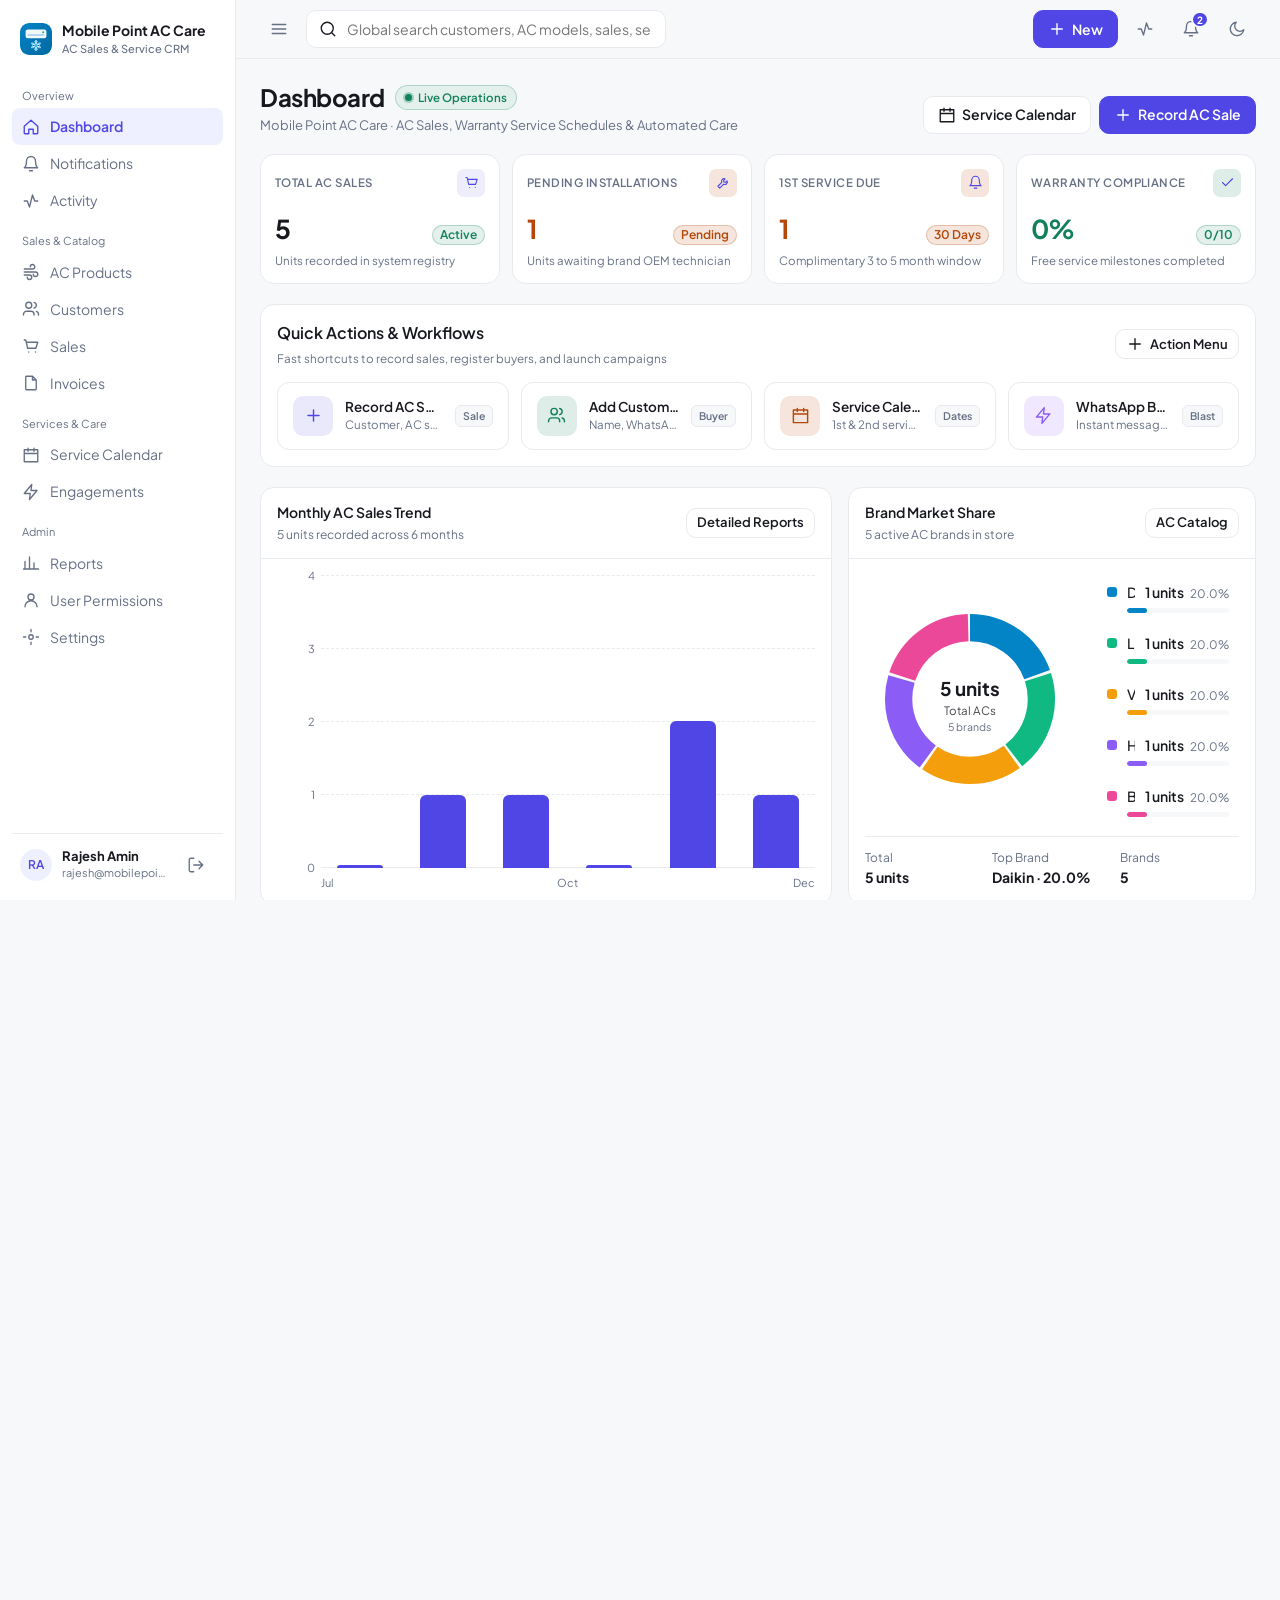
==== commit 823cc659: "Refine dashboard layout: responsive header with live status pill, executive KPIs with micro-badges, " ====
--- a/index.html
+++ b/index.html
@@ -10,7 +10,7 @@
     <link rel="preconnect" href="https://fonts.gstatic.com" crossorigin>
     <link href="https://fonts.googleapis.com/css2?family=Plus+Jakarta+Sans:wght@400;500;600;700&display=swap"
         rel="stylesheet">
-    <link rel="stylesheet" href="css/style.css?v=6.4">
+    <link rel="stylesheet" href="css/style.css?v=6.5">
 </head>
 
 <body>
@@ -49,7 +49,7 @@
     <nav class="bn" id="bn" aria-label="Quick navigation"></nav>
     <div class="ts" id="ts" role="status" aria-live="polite"></div>
     <div id="mdl"></div>
-    <script src="js/app.js?v=6.4"></script>
+    <script src="js/app.js?v=6.5"></script>
 </body>
 
 </html>
--- a/css/style.css
+++ b/css/style.css
@@ -5466,18 +5466,211 @@
             }
         }
 
-        .db-grid {
-            display: grid;
-            grid-template-columns: 1.25fr 1fr;
+        .db-header {
+            display: flex;
+            justify-content: space-between;
+            align-items: flex-end;
             gap: 16px;
             margin-bottom: 20px;
-            align-items: stretch;
-        }
-
-        @media (max-width: 1000px) {
-            .db-grid {
+            flex-wrap: wrap;
+        }
+
+        .db-header-info {
+            display: flex;
+            flex-direction: column;
+            gap: 4px;
+            min-width: 0;
+        }
+
+        .db-header-title {
+            display: flex;
+            align-items: center;
+            gap: 10px;
+            flex-wrap: wrap;
+        }
+
+        .db-header-title h1 {
+            margin: 0;
+            font-size: 24px;
+            font-weight: 700;
+            line-height: 1.2;
+        }
+
+        .db-status-pill {
+            display: inline-flex;
+            align-items: center;
+            gap: 6px;
+            padding: 3px 9px;
+            border-radius: 99px;
+            background: color-mix(in srgb, var(--ok) 12%, var(--sf));
+            color: var(--ok);
+            font-size: 11.5px;
+            font-weight: 600;
+            border: 1px solid color-mix(in srgb, var(--ok) 25%, transparent);
+        }
+
+        .db-status-pill i {
+            width: 7px;
+            height: 7px;
+            border-radius: 50%;
+            background: var(--ok);
+            box-shadow: 0 0 0 2px color-mix(in srgb, var(--ok) 30%, transparent);
+        }
+
+        .db-header-sub {
+            color: var(--mu);
+            font-size: 13px;
+            line-height: 1.4;
+            margin: 0;
+        }
+
+        .db-header-acts {
+            display: flex;
+            gap: 8px;
+            align-items: center;
+            flex-wrap: wrap;
+        }
+
+        @media (max-width: 600px) {
+            .db-header {
+                flex-direction: column;
+                align-items: stretch;
+                gap: 12px;
+            }
+            .db-header-acts {
+                display: grid;
+                grid-template-columns: 1fr 1fr;
+                width: 100%;
+            }
+            .db-header-acts .btn {
+                width: 100%;
+                justify-content: center;
+                padding: 0 10px;
+                font-size: 12.5px;
+            }
+        }
+
+        @media (max-width: 380px) {
+            .db-header-acts {
                 grid-template-columns: 1fr;
             }
+        }
+
+        .k.clickable {
+            cursor: pointer;
+            text-decoration: none;
+            color: inherit;
+            display: flex;
+            flex-direction: column;
+            justify-content: space-between;
+            min-height: 118px;
+            position: relative;
+            overflow: hidden;
+        }
+
+        .k.clickable:hover {
+            border-color: var(--ac);
+            transform: translateY(-2px);
+            box-shadow: 0 6px 18px rgba(0, 0, 0, .06);
+        }
+
+        .k-top {
+            display: flex;
+            align-items: center;
+            justify-content: space-between;
+            gap: 8px;
+            margin-bottom: 6px;
+        }
+
+        .k-top span {
+            font-size: 11.5px;
+            color: var(--mu);
+            font-weight: 600;
+            text-transform: uppercase;
+            letter-spacing: .04em;
+            overflow: hidden;
+            text-overflow: ellipsis;
+            white-space: nowrap;
+        }
+
+        .k-ico {
+            width: 28px;
+            height: 28px;
+            border-radius: 7px;
+            display: grid;
+            place-items: center;
+            flex-shrink: 0;
+            background: color-mix(in srgb, var(--ac) 10%, var(--sf));
+            color: var(--ac);
+        }
+
+        .k-ico.amber {
+            background: color-mix(in srgb, var(--wa) 14%, var(--sf));
+            color: var(--wa);
+        }
+
+        .k-ico.green {
+            background: color-mix(in srgb, var(--ok) 14%, var(--sf));
+            color: var(--ok);
+        }
+
+        .k-ico svg {
+            width: 15px;
+            height: 15px;
+        }
+
+        .k-mid {
+            display: flex;
+            align-items: baseline;
+            justify-content: space-between;
+            gap: 8px;
+            margin: 4px 0;
+        }
+
+        .k-mid b {
+            font-size: 26px;
+            font-weight: 700;
+            letter-spacing: -.02em;
+            line-height: 1.1;
+            color: var(--tx);
+        }
+
+        .k-badge {
+            font-size: 11px;
+            font-weight: 600;
+            padding: 2px 7px;
+            border-radius: 99px;
+            display: inline-flex;
+            align-items: center;
+            gap: 3px;
+            flex-shrink: 0;
+            line-height: 1.2;
+        }
+
+        .k-badge.ok {
+            background: color-mix(in srgb, var(--ok) 12%, var(--sf));
+            color: var(--ok);
+            border: 1px solid color-mix(in srgb, var(--ok) 25%, transparent);
+        }
+
+        .k-badge.wa {
+            background: color-mix(in srgb, var(--wa) 14%, var(--sf));
+            color: var(--wa);
+            border: 1px solid color-mix(in srgb, var(--wa) 25%, transparent);
+        }
+
+        .k-badge.ac {
+            background: color-mix(in srgb, var(--ac) 12%, var(--sf));
+            color: var(--ac);
+            border: 1px solid color-mix(in srgb, var(--ac) 25%, transparent);
+        }
+
+        .k small {
+            font-size: 11.5px;
+            color: var(--mu);
+            line-height: 1.35;
+            margin-top: 4px;
+            display: block;
         }
 
         .qa-card-grid {
@@ -5487,7 +5680,7 @@
             margin-top: 14px;
         }
 
-        @media (max-width: 900px) {
+        @media (max-width: 960px) {
             .qa-card-grid {
                 grid-template-columns: repeat(2, minmax(0, 1fr));
             }
@@ -5496,6 +5689,7 @@
         @media (max-width: 480px) {
             .qa-card-grid {
                 grid-template-columns: 1fr;
+                gap: 8px;
             }
         }
 
@@ -5503,8 +5697,8 @@
             display: flex;
             align-items: center;
             gap: 12px;
-            padding: 12px 14px;
-            background: var(--bg);
+            padding: 13px 15px;
+            background: var(--sf);
             border: 1px solid var(--bd);
             border-radius: 12px;
             cursor: pointer;
@@ -5512,10 +5706,10 @@
             transition: all .15s ease;
             text-decoration: none;
             color: inherit;
+            position: relative;
         }
 
         .qa-item:hover {
-            background: color-mix(in srgb, var(--ac) 7%, var(--sf));
             border-color: color-mix(in srgb, var(--ac) 45%, var(--bd));
             transform: translateY(-2px);
             box-shadow: 0 4px 14px rgba(0, 0, 0, .06);
@@ -5523,6 +5717,22 @@
 
         .qa-item:active {
             transform: scale(.98);
+        }
+
+        .qa-item.blue:hover {
+            background: color-mix(in srgb, var(--ac) 5%, var(--sf));
+        }
+
+        .qa-item.green:hover {
+            background: color-mix(in srgb, var(--ok) 5%, var(--sf));
+        }
+
+        .qa-item.amber:hover {
+            background: color-mix(in srgb, var(--wa) 5%, var(--sf));
+        }
+
+        .qa-item.purple:hover {
+            background: color-mix(in srgb, #8b5cf6 5%, var(--sf));
         }
 
         .qa-ico {
@@ -5533,6 +5743,9 @@
             align-items: center;
             justify-content: center;
             flex-shrink: 0;
+        }
+
+        .qa-ico.blue {
             background: color-mix(in srgb, var(--ac) 12%, var(--sf));
             color: var(--ac);
         }
@@ -5553,8 +5766,8 @@
         }
 
         .qa-ico svg {
-            width: 20px;
-            height: 20px;
+            width: 19px;
+            height: 19px;
         }
 
         .qa-meta {
@@ -5584,66 +5797,111 @@
             text-overflow: ellipsis;
         }
 
-        .qa-arr {
+        .qa-badge {
+            font-size: 10.5px;
+            font-weight: 600;
+            padding: 2px 7px;
+            border-radius: 6px;
+            background: var(--bg);
+            border: 1px solid var(--bd);
             color: var(--mu);
-            opacity: .4;
             flex-shrink: 0;
-            transition: transform .15s, opacity .15s, color .15s;
-        }
-
-        .qa-item:hover .qa-arr {
-            opacity: 1;
-            transform: translateX(3px);
+        }
+
+        .qa-item:hover .qa-badge {
             color: var(--ac);
-        }
-
-        .k.clickable {
+            border-color: color-mix(in srgb, var(--ac) 30%, var(--bd));
+        }
+
+        .db-grid {
+            display: grid;
+            grid-template-columns: 1.25fr 1fr;
+            gap: 16px;
+            margin-bottom: 20px;
+            align-items: stretch;
+        }
+
+        @media (max-width: 1000px) {
+            .db-grid {
+                grid-template-columns: 1fr;
+            }
+        }
+
+        .db-li {
+            display: flex;
+            justify-content: space-between;
+            align-items: center;
+            gap: 12px;
+            padding: 12px 16px;
             cursor: pointer;
-            text-decoration: none;
-            color: inherit;
-        }
-
-        .k.clickable:hover {
-            border-color: var(--ac);
-            transform: translateY(-2px);
-            box-shadow: 0 4px 12px rgba(0, 0, 0, .05);
-        }
-
-        .k-top {
-            display: flex;
-            align-items: center;
-            justify-content: space-between;
-            gap: 8px;
-            margin-bottom: 6px;
-        }
-
-        .k-top span {
+            border-bottom: 1px solid var(--bd);
+            transition: background .12s;
+        }
+
+        .db-li:hover {
+            background: color-mix(in srgb, var(--tx) 2.5%, var(--sf));
+        }
+
+        .db-li:last-child {
+            border-bottom: 0;
+        }
+
+        .db-li-main {
+            min-width: 0;
+            flex: 1;
+        }
+
+        .db-li-main b {
+            display: block;
+            font-size: 13.5px;
+            font-weight: 600;
+            color: var(--tx);
+            line-height: 1.3;
+            overflow: hidden;
+            text-overflow: ellipsis;
+            white-space: nowrap;
+        }
+
+        .db-li-main small {
+            display: block;
+            margin-top: 2px;
             font-size: 12px;
             color: var(--mu);
-            font-weight: 500;
-        }
-
-        .k-ico {
-            width: 28px;
-            height: 28px;
-            border-radius: 7px;
-            display: grid;
-            place-items: center;
-            background: color-mix(in srgb, var(--ac) 10%, var(--sf));
-            color: var(--ac);
-        }
-
-        .k-ico.amber {
-            background: color-mix(in srgb, var(--wa) 12%, var(--sf));
-            color: var(--wa);
-        }
-
-        .k-ico.green {
-            background: color-mix(in srgb, var(--ok) 12%, var(--sf));
-            color: var(--ok);
-        }
-
-        .k-ico svg {
-            width: 15px;
-            height: 15px;
-        }
+            line-height: 1.3;
+            overflow: hidden;
+            text-overflow: ellipsis;
+            white-space: nowrap;
+        }
+
+        .db-li-side {
+            display: flex;
+            flex-direction: column;
+            align-items: flex-end;
+            gap: 6px;
+            flex-shrink: 0;
+        }
+
+        @media (max-width: 520px) {
+            .db-li {
+                flex-direction: column;
+                align-items: stretch;
+                gap: 8px;
+                padding: 12px 14px;
+            }
+            .db-li-side {
+                flex-direction: row;
+                align-items: center;
+                justify-content: space-between;
+                width: 100%;
+                padding-top: 8px;
+                border-top: 1px dashed color-mix(in srgb, var(--bd) 70%, transparent);
+            }
+            .dn3 {
+                grid-template-columns: 1fr;
+            }
+            .dn3c {
+                max-width: 210px;
+                margin: 0 auto;
+                width: 100%;
+            }
+        }
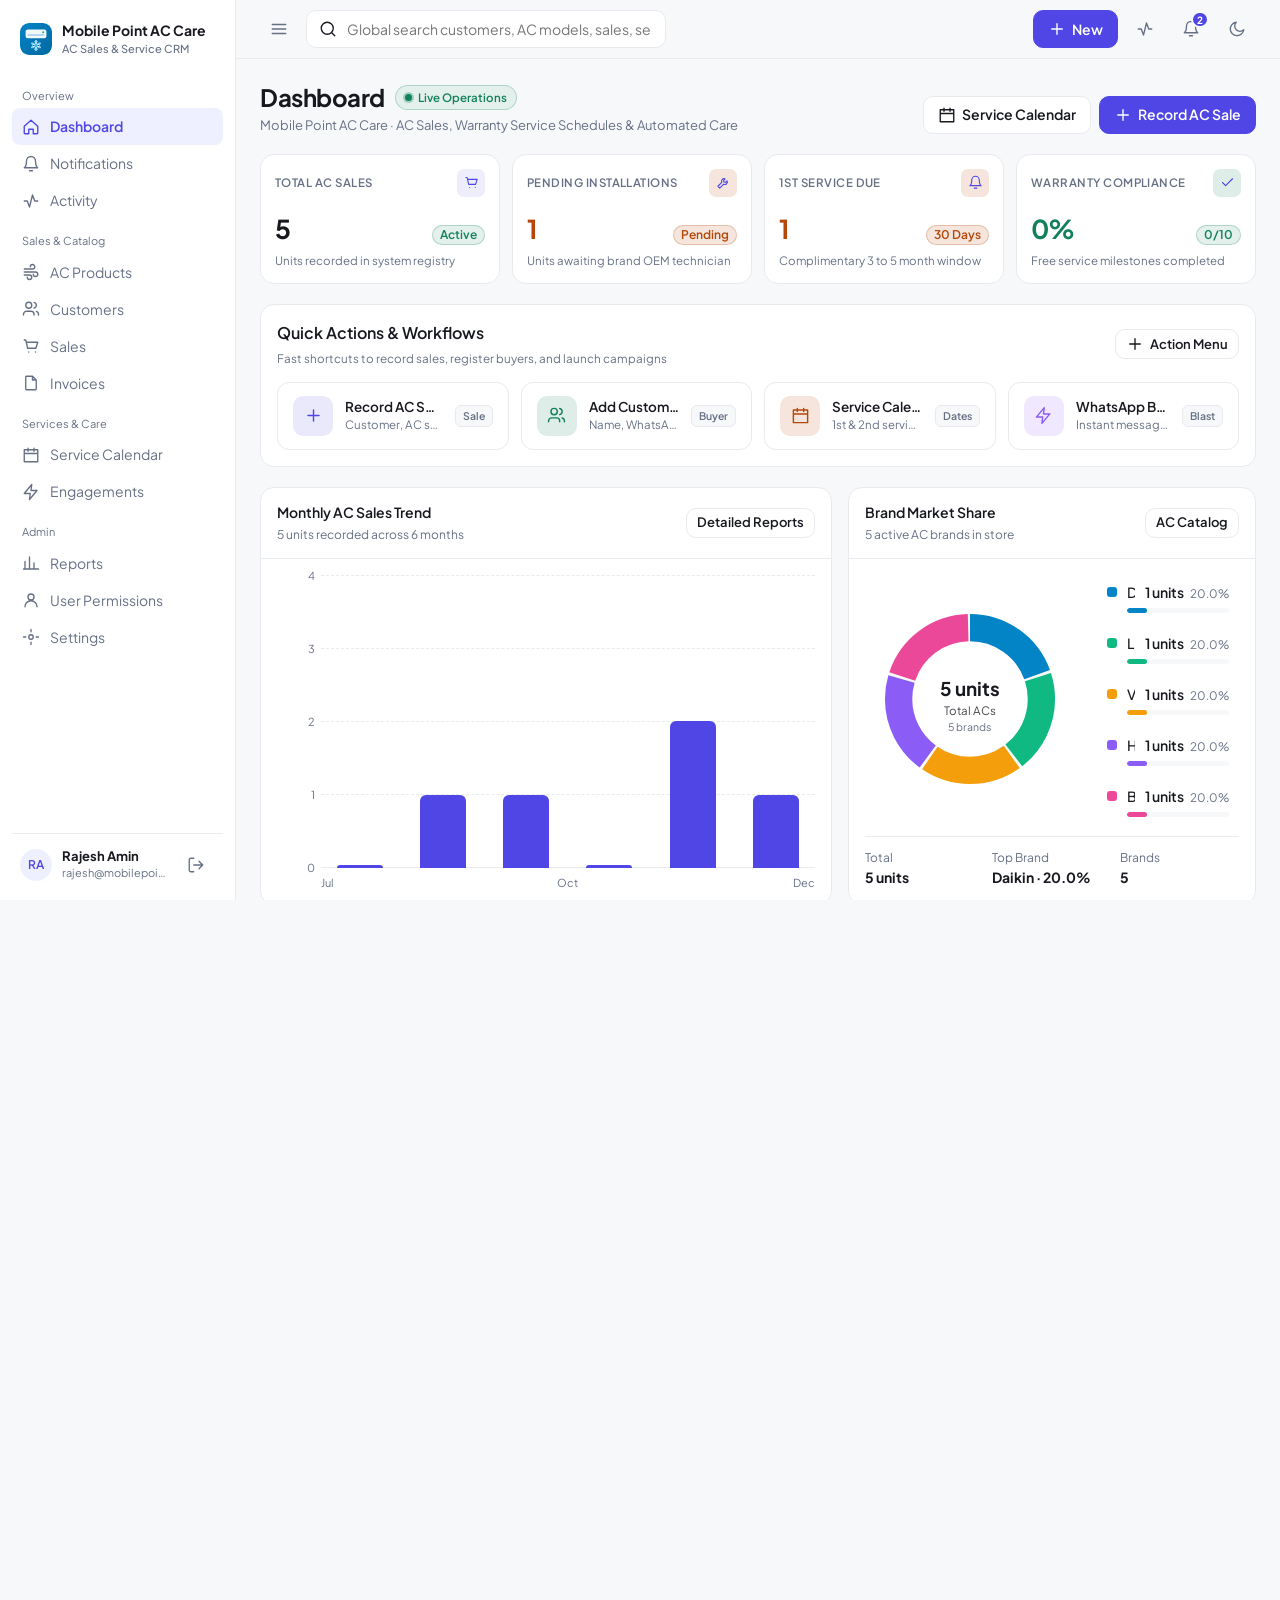
==== commit bb7afd81: "Elevate desktop layout for Upcoming AC Services card with rich customer, equipment, milestone countd" ====
--- a/index.html
+++ b/index.html
@@ -10,7 +10,7 @@
     <link rel="preconnect" href="https://fonts.gstatic.com" crossorigin>
     <link href="https://fonts.googleapis.com/css2?family=Plus+Jakarta+Sans:wght@400;500;600;700&display=swap"
         rel="stylesheet">
-    <link rel="stylesheet" href="css/style.css?v=6.5">
+    <link rel="stylesheet" href="css/style.css?v=6.6">
 </head>
 
 <body>
@@ -49,7 +49,7 @@
     <nav class="bn" id="bn" aria-label="Quick navigation"></nav>
     <div class="ts" id="ts" role="status" aria-live="polite"></div>
     <div id="mdl"></div>
-    <script src="js/app.js?v=6.5"></script>
+    <script src="js/app.js?v=6.6"></script>
 </body>
 
 </html>
--- a/css/style.css
+++ b/css/style.css
@@ -5815,44 +5815,82 @@
 
         .db-grid {
             display: grid;
-            grid-template-columns: 1.25fr 1fr;
+            grid-template-columns: 1.35fr 1fr;
             gap: 16px;
             margin-bottom: 20px;
-            align-items: stretch;
-        }
-
-        @media (max-width: 1000px) {
+            align-items: start;
+        }
+
+        @media (max-width: 1050px) {
             .db-grid {
                 grid-template-columns: 1fr;
             }
         }
 
-        .db-li {
-            display: flex;
+        .srv-list,
+        .sale-list {
+            padding: 12px;
+            display: flex;
+            flex-direction: column;
+            gap: 10px;
+        }
+
+        .srv-card {
+            background: var(--bg);
+            border: 1px solid var(--bd);
+            border-radius: 12px;
+            padding: 12px 14px;
+            display: flex;
+            flex-direction: column;
+            gap: 9px;
+            transition: all .15s ease;
+            cursor: pointer;
+        }
+
+        .srv-card:hover {
+            background: color-mix(in srgb, var(--ac) 4%, var(--sf));
+            border-color: color-mix(in srgb, var(--ac) 40%, var(--bd));
+            transform: translateY(-1px);
+            box-shadow: 0 4px 14px rgba(0, 0, 0, .05);
+        }
+
+        .srv-card-top {
+            display: flex;
+            align-items: center;
             justify-content: space-between;
-            align-items: center;
-            gap: 12px;
-            padding: 12px 16px;
-            cursor: pointer;
-            border-bottom: 1px solid var(--bd);
-            transition: background .12s;
-        }
-
-        .db-li:hover {
-            background: color-mix(in srgb, var(--tx) 2.5%, var(--sf));
-        }
-
-        .db-li:last-child {
-            border-bottom: 0;
-        }
-
-        .db-li-main {
+            gap: 10px;
+            flex-wrap: wrap;
+        }
+
+        .srv-cust {
+            display: flex;
+            align-items: center;
+            gap: 10px;
             min-width: 0;
             flex: 1;
         }
 
-        .db-li-main b {
-            display: block;
+        .srv-cust .av {
+            width: 32px;
+            height: 32px;
+            border-radius: 50%;
+            background: color-mix(in srgb, var(--ac) 14%, var(--sf));
+            color: var(--ac);
+            font-size: 11.5px;
+            font-weight: 700;
+            display: grid;
+            place-items: center;
+            flex-shrink: 0;
+        }
+
+        .srv-cust-info {
+            display: flex;
+            flex-direction: column;
+            min-width: 0;
+            gap: 1px;
+        }
+
+        .srv-cust-name {
             font-size: 13.5px;
             font-weight: 600;
             color: var(--tx);
@@ -5862,39 +5900,240 @@
             white-space: nowrap;
         }
 
-        .db-li-main small {
-            display: block;
-            margin-top: 2px;
+        .srv-cust-sub {
+            font-size: 11.5px;
+            color: var(--mu);
+            line-height: 1.25;
+            overflow: hidden;
+            text-overflow: ellipsis;
+            white-space: nowrap;
+        }
+
+        .srv-badge-wrap {
+            display: flex;
+            align-items: center;
+            gap: 6px;
+            flex-shrink: 0;
+        }
+
+        .srv-countdown {
+            font-size: 11px;
+            font-weight: 600;
+            padding: 2px 7px;
+            border-radius: 99px;
+            line-height: 1.2;
+        }
+
+        .srv-countdown.er {
+            background: color-mix(in srgb, var(--er) 12%, var(--sf));
+            color: var(--er);
+            border: 1px solid color-mix(in srgb, var(--er) 25%, transparent);
+        }
+
+        .srv-countdown.wa {
+            background: color-mix(in srgb, var(--wa) 14%, var(--sf));
+            color: var(--wa);
+            border: 1px solid color-mix(in srgb, var(--wa) 25%, transparent);
+        }
+
+        .srv-countdown.ok {
+            background: color-mix(in srgb, var(--ok) 12%, var(--sf));
+            color: var(--ok);
+            border: 1px solid color-mix(in srgb, var(--ok) 25%, transparent);
+        }
+
+        .srv-card-body {
+            display: flex;
+            align-items: center;
+            justify-content: space-between;
+            gap: 10px;
+            padding: 7px 10px;
+            background: var(--sf);
+            border-radius: 8px;
+            border: 1px solid color-mix(in srgb, var(--bd) 70%, transparent);
+            flex-wrap: wrap;
+        }
+
+        .srv-ac-info {
+            display: flex;
+            align-items: center;
+            gap: 8px;
+            min-width: 0;
+            flex-wrap: wrap;
+        }
+
+        .srv-brand-pill {
+            font-size: 10.5px;
+            font-weight: 700;
+            text-transform: uppercase;
+            letter-spacing: .04em;
+            padding: 2px 6px;
+            border-radius: 4px;
+            background: color-mix(in srgb, var(--ac) 10%, var(--sf));
+            color: var(--ac);
+        }
+
+        .srv-model {
+            font-size: 13px;
+            font-weight: 600;
+            color: var(--tx);
+        }
+
+        .srv-sn {
+            font-size: 11.5px;
+            color: var(--mu);
+            font-family: monospace;
+        }
+
+        .srv-sched-info {
+            display: flex;
+            align-items: center;
+            gap: 8px;
+            flex-shrink: 0;
+            flex-wrap: wrap;
+        }
+
+        .srv-type-pill {
+            display: inline-flex;
+            align-items: center;
+            gap: 4px;
+            font-size: 11.5px;
+            font-weight: 600;
+            padding: 2px 7px;
+            border-radius: 5px;
+            background: color-mix(in srgb, var(--ac) 10%, var(--sf));
+            color: var(--ac);
+        }
+
+        .srv-type-pill.srv2 {
+            background: color-mix(in srgb, #8b5cf6 10%, var(--sf));
+            color: #8b5cf6;
+        }
+
+        .srv-date {
+            display: inline-flex;
+            align-items: center;
+            gap: 4px;
             font-size: 12px;
             color: var(--mu);
+        }
+
+        .srv-date b {
+            color: var(--tx);
+            font-weight: 600;
+        }
+
+        .srv-card-foot {
+            display: flex;
+            align-items: center;
+            justify-content: space-between;
+            gap: 10px;
+            padding-top: 2px;
+            flex-wrap: wrap;
+        }
+
+        .srv-technician {
+            display: inline-flex;
+            align-items: center;
+            gap: 5px;
+            font-size: 11.5px;
+            color: var(--mu);
+            font-weight: 500;
+        }
+
+        .wa-btn {
+            background: #25d366 !important;
+            color: #fff !important;
+            border-color: #25d366 !important;
+            font-weight: 600 !important;
+            font-size: 11.5px !important;
+            padding: 4px 10px !important;
+            height: 28px !important;
+            transition: filter .12s, transform .12s !important;
+        }
+
+        .wa-btn:hover {
+            filter: brightness(1.08);
+            transform: translateY(-1px);
+        }
+
+        .wa-btn:active {
+            transform: scale(.97);
+        }
+
+        .sale-card {
+            background: var(--bg);
+            border: 1px solid var(--bd);
+            border-radius: 12px;
+            padding: 11px 13px;
+            display: flex;
+            flex-direction: column;
+            gap: 7px;
+            transition: all .15s ease;
+            cursor: pointer;
+        }
+
+        .sale-card:hover {
+            background: color-mix(in srgb, var(--ac) 4%, var(--sf));
+            border-color: color-mix(in srgb, var(--ac) 40%, var(--bd));
+            transform: translateY(-1px);
+            box-shadow: 0 4px 14px rgba(0, 0, 0, .05);
+        }
+
+        .sale-card-top {
+            display: flex;
+            align-items: center;
+            justify-content: space-between;
+            gap: 8px;
+        }
+
+        .sale-cust {
+            display: flex;
+            align-items: center;
+            gap: 8px;
+            min-width: 0;
+            flex: 1;
+        }
+
+        .sale-cust-name {
+            font-size: 13px;
+            font-weight: 600;
+            color: var(--tx);
             line-height: 1.3;
             overflow: hidden;
             text-overflow: ellipsis;
             white-space: nowrap;
         }
 
-        .db-li-side {
-            display: flex;
-            flex-direction: column;
-            align-items: flex-end;
-            gap: 6px;
-            flex-shrink: 0;
+        .sale-cust-sub {
+            font-size: 11.5px;
+            color: var(--mu);
+            line-height: 1.25;
+            overflow: hidden;
+            text-overflow: ellipsis;
+            white-space: nowrap;
+        }
+
+        .sale-card-body {
+            display: flex;
+            align-items: center;
+            justify-content: space-between;
+            gap: 8px;
+            flex-wrap: wrap;
+            font-size: 12px;
         }
 
         @media (max-width: 520px) {
-            .db-li {
+            .srv-card-top,
+            .srv-card-body,
+            .srv-card-foot {
                 flex-direction: column;
                 align-items: stretch;
-                gap: 8px;
-                padding: 12px 14px;
-            }
-            .db-li-side {
-                flex-direction: row;
-                align-items: center;
-                justify-content: space-between;
+                gap: 6px;
+            }
+            .srv-card-foot button {
                 width: 100%;
-                padding-top: 8px;
-                border-top: 1px dashed color-mix(in srgb, var(--bd) 70%, transparent);
+                justify-content: center;
             }
             .dn3 {
                 grid-template-columns: 1fr;
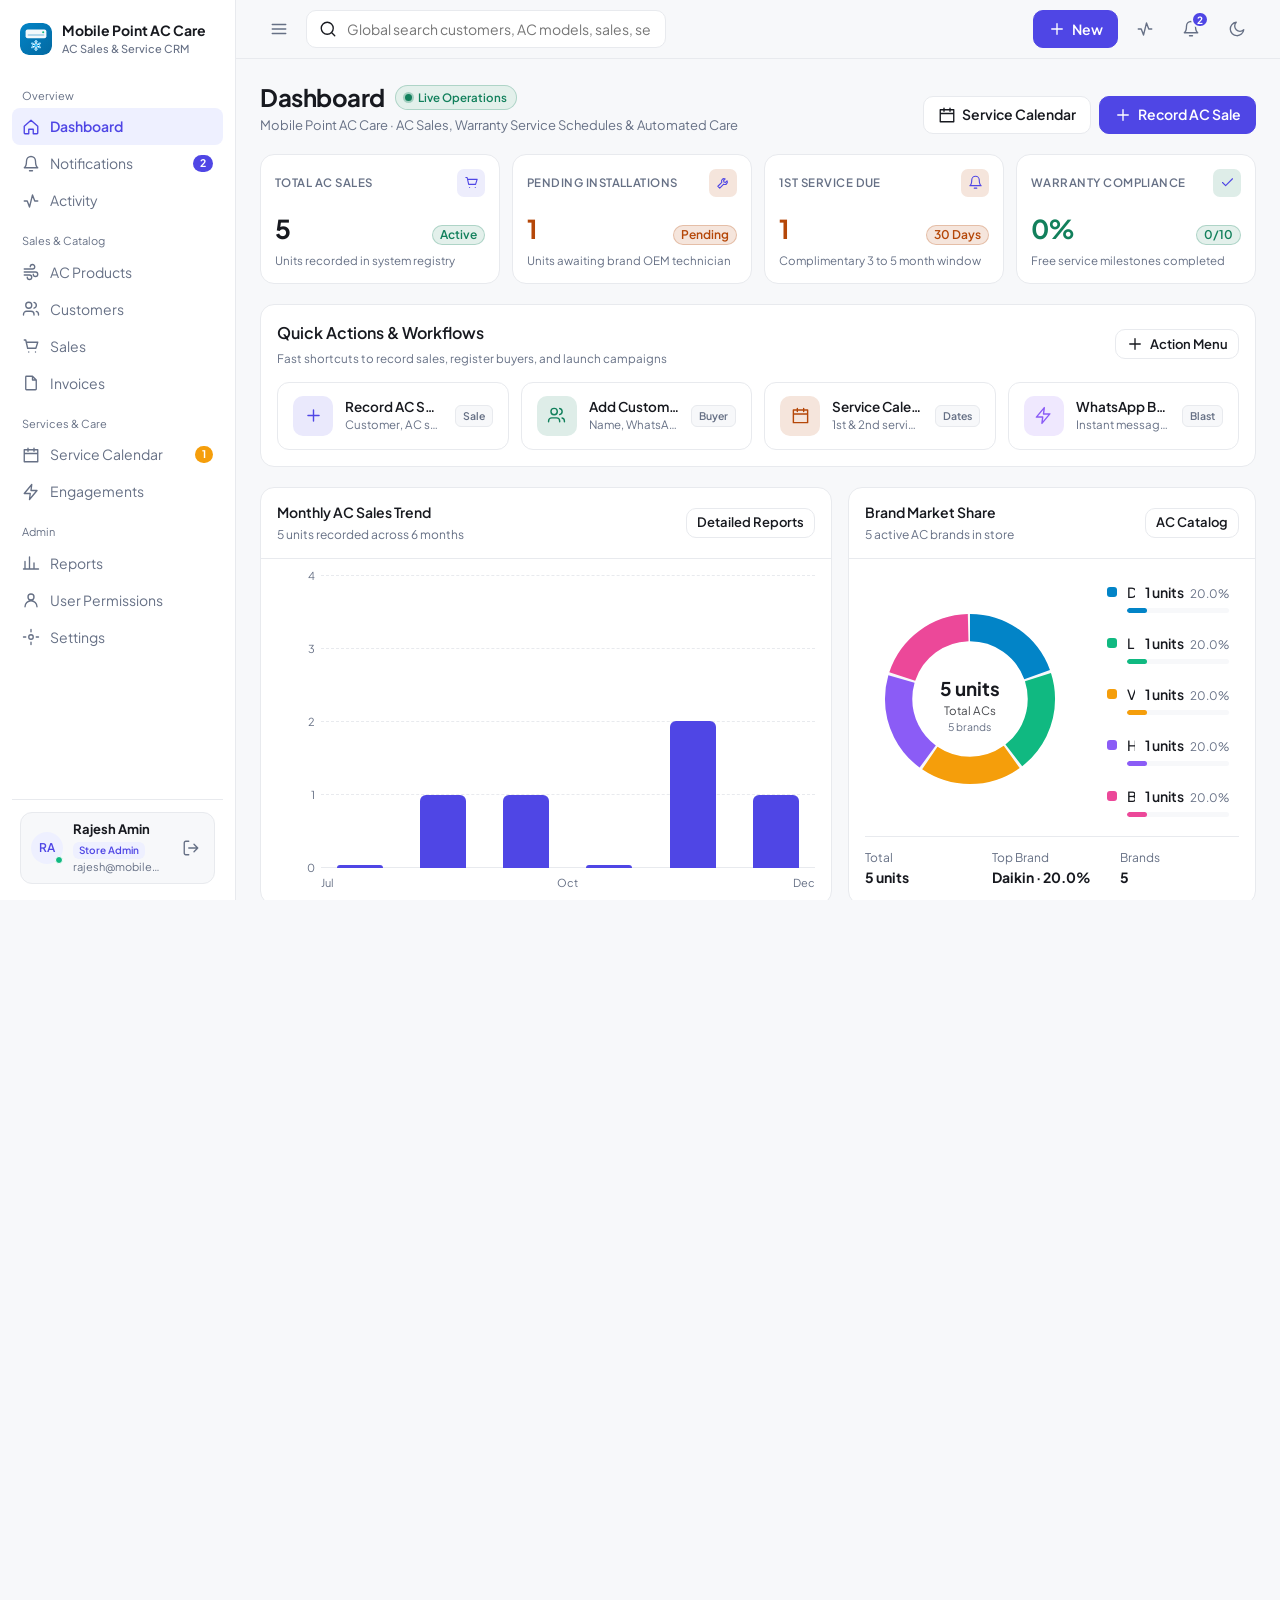
==== commit 25a40d72: "Elevate notification dropdown, notifications page, activity feed, and sidebar for mobile and desktop" ====
--- a/index.html
+++ b/index.html
@@ -10,7 +10,7 @@
     <link rel="preconnect" href="https://fonts.gstatic.com" crossorigin>
     <link href="https://fonts.googleapis.com/css2?family=Plus+Jakarta+Sans:wght@400;500;600;700&display=swap"
         rel="stylesheet">
-    <link rel="stylesheet" href="css/style.css?v=6.6">
+    <link rel="stylesheet" href="css/style.css?v=6.7">
 </head>
 
 <body>
@@ -20,6 +20,7 @@
             <div class="logo">
                 <img src="assets/icon.svg" alt="Mobile Point" width="32" height="32">
                 <div class="lb">Mobile Point AC Care<small>AC Sales & Service CRM</small></div>
+                <button class="ib sd-close" data-act="drawer" aria-label="Close navigation" title="Close navigation">×</button>
             </div>
             <nav class="nv" id="nv"></nav>
             <div class="us" id="user-badge">
@@ -49,7 +50,7 @@
     <nav class="bn" id="bn" aria-label="Quick navigation"></nav>
     <div class="ts" id="ts" role="status" aria-live="polite"></div>
     <div id="mdl"></div>
-    <script src="js/app.js?v=6.6"></script>
+    <script src="js/app.js?v=6.7"></script>
 </body>
 
 </html>
--- a/css/style.css
+++ b/css/style.css
@@ -6144,3 +6144,354 @@
                 width: 100%;
             }
         }
+
+        .sd-close {
+            display: none;
+            width: 32px;
+            height: 32px;
+            border-radius: 8px;
+            font-size: 20px;
+            color: var(--mu);
+            align-items: center;
+            justify-content: center;
+            margin-left: auto;
+            background: transparent;
+            border: 0;
+            cursor: pointer;
+            transition: background .15s, color .15s;
+        }
+        .sd-close:hover {
+            background: var(--bg);
+            color: var(--tx);
+        }
+        @media(max-width:820px) {
+            .sd-close {
+                display: flex;
+            }
+            .dr .sd {
+                width: 280px !important;
+                box-shadow: 0 0 50px rgba(0, 0, 0, .35);
+            }
+            .dr .bd {
+                backdrop-filter: blur(3px);
+                background: rgba(0, 0, 0, .45);
+            }
+            .ni {
+                min-height: 42px;
+                padding: 10px 12px;
+                font-size: 14px;
+            }
+        }
+        .nav-bdg {
+            margin-left: auto;
+            padding: 1px 7px;
+            border-radius: 10px;
+            font-size: 10.5px;
+            font-weight: 700;
+            line-height: 1.4;
+            background: var(--ac);
+            color: #fff;
+            flex: none;
+        }
+        .nav-bdg.wa {
+            background: #f59e0b;
+        }
+        .col .nav-bdg {
+            position: absolute;
+            top: 6px;
+            right: 6px;
+            min-width: 8px;
+            height: 8px;
+            padding: 0;
+            border-radius: 50%;
+            font-size: 0;
+        }
+        .us-card {
+            display: flex;
+            align-items: center;
+            gap: 10px;
+            width: 100%;
+            background: var(--bg);
+            border: 1px solid var(--bd);
+            padding: 8px 10px;
+            border-radius: 12px;
+            transition: border-color .15s;
+        }
+        .us-card:hover {
+            border-color: color-mix(in srgb, var(--ac) 40%, var(--bd));
+        }
+        .us-av-wrap {
+            position: relative;
+            flex: none;
+        }
+        .us-dot {
+            position: absolute;
+            bottom: 0;
+            right: 0;
+            width: 8px;
+            height: 8px;
+            border-radius: 50%;
+            background: #10b981;
+            border: 1.5px solid var(--sf);
+        }
+        .us-role-pill {
+            display: inline-block;
+            font-size: 10px;
+            font-weight: 600;
+            color: var(--ac);
+            background: var(--acs);
+            padding: 1px 6px;
+            border-radius: 6px;
+            margin-top: 1px;
+        }
+        .us-logout-btn {
+            margin-left: auto;
+            color: var(--mu);
+            width: 28px;
+            height: 28px;
+            display: grid;
+            place-items: center;
+            border-radius: 6px;
+            transition: color .15s, background .15s;
+        }
+        .us-logout-btn:hover {
+            color: #ef4444;
+            background: rgba(239, 68, 68, .1);
+        }
+        .np-seg {
+            display: flex;
+            gap: 4px;
+            padding: 6px 14px 10px;
+            border-bottom: 1px solid var(--bd);
+            background: var(--sf);
+            flex-shrink: 0;
+        }
+        .np-seg-btn {
+            flex: 1;
+            padding: 6px 6px;
+            border-radius: 8px;
+            font-size: 12px;
+            font-weight: 600;
+            color: var(--mu);
+            background: transparent;
+            border: 0;
+            cursor: pointer;
+            text-align: center;
+            transition: background .15s, color .15s;
+            white-space: nowrap;
+        }
+        .np-seg-btn:hover {
+            color: var(--tx);
+        }
+        .np-seg-btn.on {
+            background: var(--bg);
+            color: var(--tx);
+            box-shadow: 0 1px 2px rgba(0, 0, 0, .08);
+        }
+        .notif-card {
+            display: flex;
+            align-items: center;
+            gap: 16px;
+            padding: 14px 18px;
+            background: var(--sf);
+            border: 1px solid var(--bd);
+            border-radius: 12px;
+            margin-bottom: 10px;
+            transition: border-color .15s, box-shadow .15s;
+            position: relative;
+        }
+        .notif-card:hover {
+            border-color: color-mix(in srgb, var(--ac) 40%, var(--bd));
+            box-shadow: 0 4px 14px -4px rgba(0, 0, 0, .08);
+        }
+        .notif-card.unread {
+            border-left: 4px solid var(--ac);
+            background: color-mix(in srgb, var(--acs) 24%, var(--sf));
+        }
+        .notif-card.unread::after {
+            content: "";
+            position: absolute;
+            top: 14px;
+            right: 14px;
+            width: 8px;
+            height: 8px;
+            border-radius: 50%;
+            background: var(--ac);
+        }
+        .notif-info {
+            flex: 1;
+            min-width: 0;
+        }
+        .notif-acts {
+            display: flex;
+            align-items: center;
+            gap: 8px;
+            flex: none;
+        }
+        @media(max-width:820px) {
+            .notif-card {
+                flex-direction: column;
+                align-items: stretch;
+                gap: 12px;
+                padding: 12px 14px;
+            }
+            .notif-acts {
+                width: 100%;
+                justify-content: flex-end;
+                border-top: 1px solid var(--bd);
+                padding-top: 10px;
+            }
+            .notif-acts .btn,
+            .notif-acts .wa-btn {
+                flex: 1;
+                text-align: center;
+                justify-content: center;
+            }
+        }
+        .act-timeline {
+            position: relative;
+            padding-left: 36px;
+        }
+        .act-timeline::before {
+            content: "";
+            position: absolute;
+            left: 17px;
+            top: 10px;
+            bottom: 10px;
+            width: 2px;
+            background: var(--bd);
+        }
+        .act-item {
+            position: relative;
+            margin-bottom: 16px;
+        }
+        .act-node {
+            position: absolute;
+            left: -36px;
+            top: 4px;
+            width: 34px;
+            height: 34px;
+            border-radius: 50%;
+            background: var(--sf);
+            border: 2px solid var(--bd);
+            display: grid;
+            place-items: center;
+            color: var(--mu);
+            z-index: 2;
+        }
+        .act-node.sales {
+            background: var(--acs);
+            border-color: var(--ac);
+            color: var(--ac);
+        }
+        .act-node.messages {
+            background: #ecfdf5;
+            border-color: #10b981;
+            color: #10b981;
+        }
+        .act-node.calendar {
+            background: #fffbeb;
+            border-color: #f59e0b;
+            color: #f59e0b;
+        }
+        .act-node.customer {
+            background: #f5f3ff;
+            border-color: #8b5cf6;
+            color: #8b5cf6;
+        }
+        .act-content {
+            background: var(--sf);
+            border: 1px solid var(--bd);
+            border-radius: 12px;
+            padding: 14px 18px;
+            display: flex;
+            justify-content: space-between;
+            align-items: center;
+            gap: 12px;
+            transition: border-color .15s, box-shadow .15s;
+        }
+        .act-content:hover {
+            border-color: color-mix(in srgb, var(--ac) 40%, var(--bd));
+            box-shadow: 0 4px 14px -4px rgba(0, 0, 0, .06);
+        }
+        @media(max-width:820px) {
+            .act-timeline {
+                padding-left: 28px;
+            }
+            .act-timeline::before {
+                left: 13px;
+            }
+            .act-node {
+                left: -28px;
+                width: 28px;
+                height: 28px;
+            }
+            .act-node .i {
+                width: 14px;
+                height: 14px;
+            }
+            .act-content {
+                flex-direction: column;
+                align-items: flex-start;
+                padding: 12px 14px;
+                gap: 8px;
+            }
+            .act-content .btn {
+                width: 100%;
+                justify-content: center;
+            }
+        }
+        .ad-timeline {
+            padding: 12px;
+            display: flex;
+            flex-direction: column;
+            gap: 10px;
+        }
+        .ad-item {
+            display: flex;
+            align-items: flex-start;
+            gap: 12px;
+            padding: 10px 12px;
+            background: var(--bg);
+            border: 1px solid var(--bd);
+            border-radius: 10px;
+            transition: border-color .15s;
+        }
+        .ad-item:hover {
+            border-color: color-mix(in srgb, var(--ac) 40%, var(--bd));
+        }
+        .ad-node {
+            width: 32px;
+            height: 32px;
+            border-radius: 8px;
+            display: grid;
+            place-items: center;
+            flex: none;
+            background: var(--sf);
+            border: 1px solid var(--bd);
+            color: var(--mu);
+        }
+        .ad-node.sales {
+            background: var(--acs);
+            border-color: var(--ac);
+            color: var(--ac);
+        }
+        .ad-node.messages {
+            background: #ecfdf5;
+            border-color: #10b981;
+            color: #10b981;
+        }
+        .ad-node.calendar {
+            background: #fffbeb;
+            border-color: #f59e0b;
+            color: #f59e0b;
+        }
+        .ad-node.customer {
+            background: #f5f3ff;
+            border-color: #8b5cf6;
+            color: #8b5cf6;
+        }
+        .ad-content {
+            flex: 1;
+            min-width: 0;
+        }
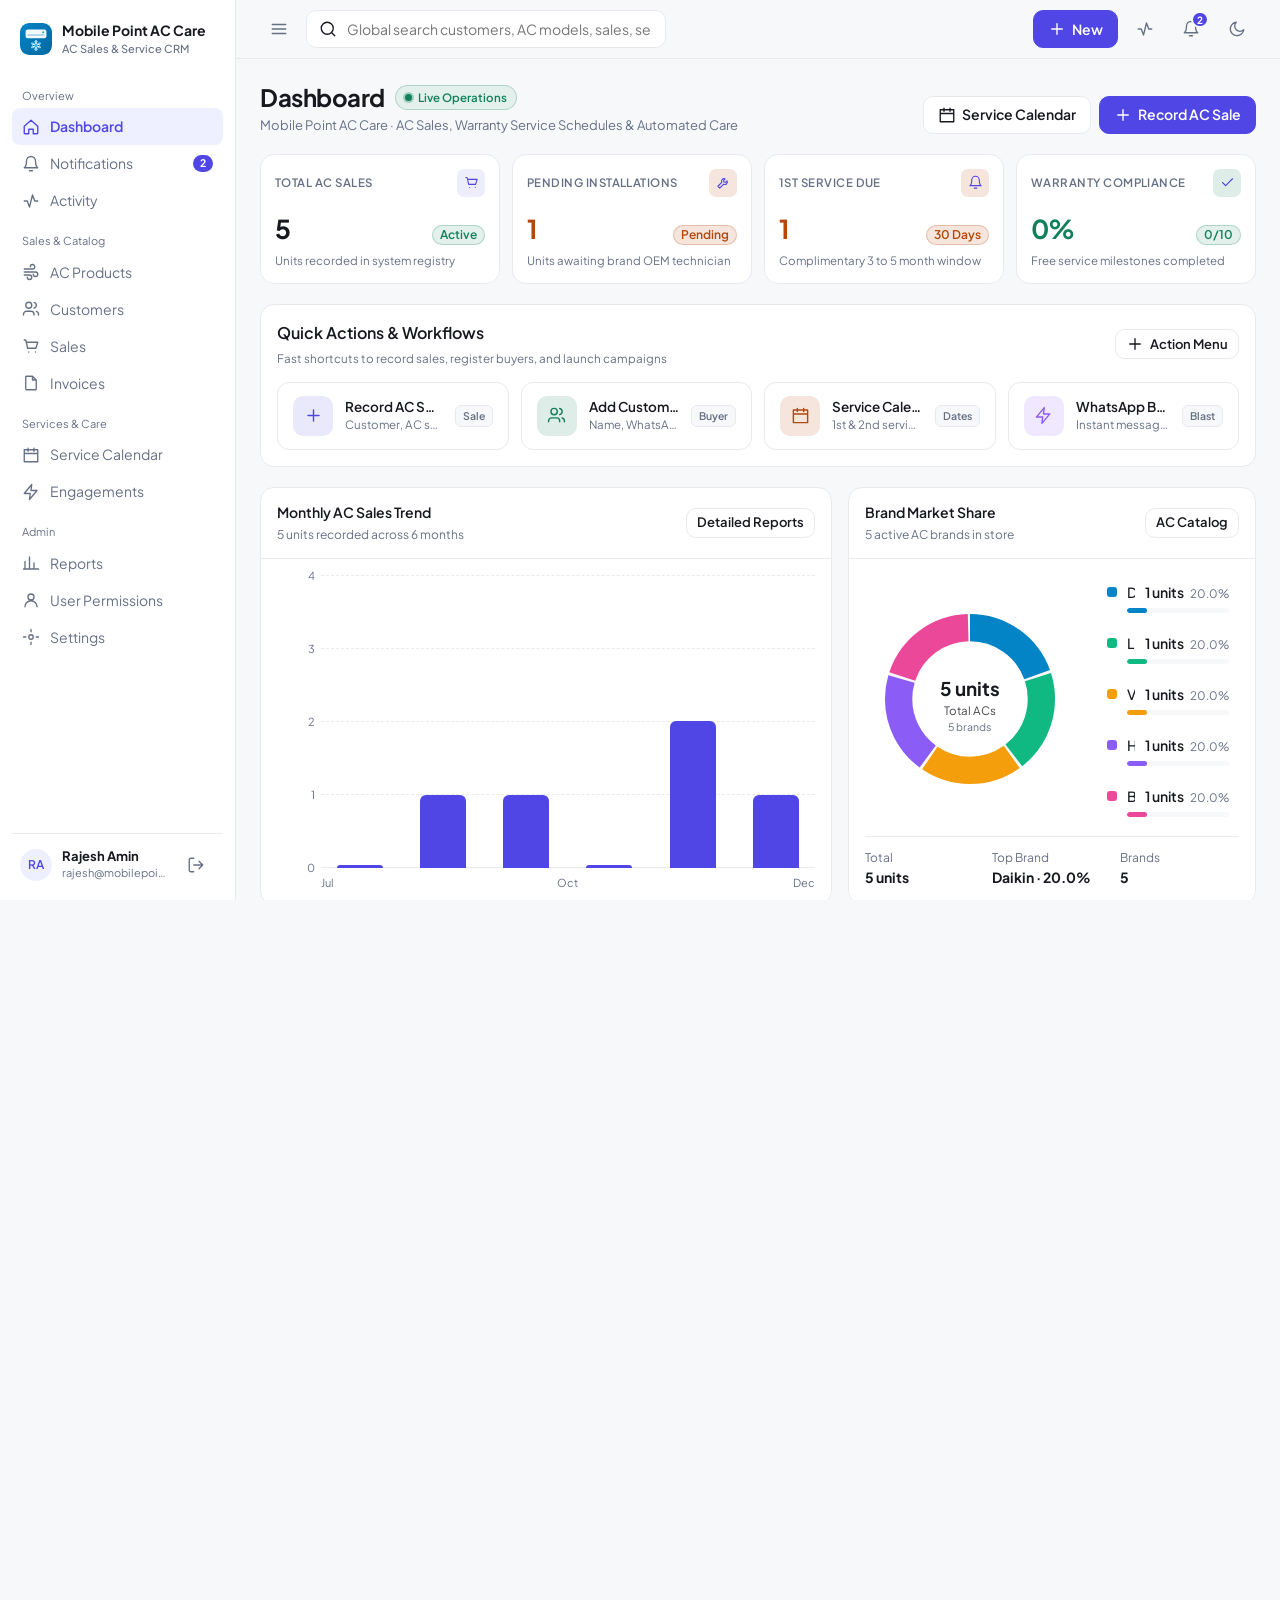
==== commit e3a9e013: "Refine notifications, activity, dropdown, and sidebar with clean, unified, unexaggerated styling" ====
--- a/index.html
+++ b/index.html
@@ -10,7 +10,7 @@
     <link rel="preconnect" href="https://fonts.gstatic.com" crossorigin>
     <link href="https://fonts.googleapis.com/css2?family=Plus+Jakarta+Sans:wght@400;500;600;700&display=swap"
         rel="stylesheet">
-    <link rel="stylesheet" href="css/style.css?v=6.7">
+    <link rel="stylesheet" href="css/style.css?v=6.8">
 </head>
 
 <body>
@@ -50,7 +50,7 @@
     <nav class="bn" id="bn" aria-label="Quick navigation"></nav>
     <div class="ts" id="ts" role="status" aria-live="polite"></div>
     <div id="mdl"></div>
-    <script src="js/app.js?v=6.7"></script>
+    <script src="js/app.js?v=6.8"></script>
 </body>
 
 </html>
--- a/css/style.css
+++ b/css/style.css
@@ -6169,17 +6169,12 @@
                 display: flex;
             }
             .dr .sd {
-                width: 280px !important;
-                box-shadow: 0 0 50px rgba(0, 0, 0, .35);
+                width: 270px !important;
+                box-shadow: 0 0 40px rgba(0, 0, 0, .3);
             }
             .dr .bd {
-                backdrop-filter: blur(3px);
-                background: rgba(0, 0, 0, .45);
-            }
-            .ni {
-                min-height: 42px;
-                padding: 10px 12px;
-                font-size: 14px;
+                backdrop-filter: blur(2px);
+                background: rgba(0, 0, 0, .4);
             }
         }
         .nav-bdg {
@@ -6206,70 +6201,22 @@
             border-radius: 50%;
             font-size: 0;
         }
-        .us-card {
-            display: flex;
-            align-items: center;
-            gap: 10px;
-            width: 100%;
-            background: var(--bg);
-            border: 1px solid var(--bd);
-            padding: 8px 10px;
-            border-radius: 12px;
-            transition: border-color .15s;
-        }
-        .us-card:hover {
-            border-color: color-mix(in srgb, var(--ac) 40%, var(--bd));
-        }
-        .us-av-wrap {
-            position: relative;
-            flex: none;
-        }
-        .us-dot {
-            position: absolute;
-            bottom: 0;
-            right: 0;
-            width: 8px;
-            height: 8px;
-            border-radius: 50%;
-            background: #10b981;
-            border: 1.5px solid var(--sf);
-        }
-        .us-role-pill {
-            display: inline-block;
-            font-size: 10px;
-            font-weight: 600;
-            color: var(--ac);
-            background: var(--acs);
-            padding: 1px 6px;
-            border-radius: 6px;
-            margin-top: 1px;
-        }
-        .us-logout-btn {
-            margin-left: auto;
-            color: var(--mu);
-            width: 28px;
-            height: 28px;
-            display: grid;
-            place-items: center;
-            border-radius: 6px;
-            transition: color .15s, background .15s;
-        }
-        .us-logout-btn:hover {
-            color: #ef4444;
-            background: rgba(239, 68, 68, .1);
+        .li.unread {
+            background: color-mix(in srgb, var(--acs) 35%, var(--sf));
+            border-left: 3px solid var(--ac);
         }
         .np-seg {
             display: flex;
             gap: 4px;
-            padding: 6px 14px 10px;
+            padding: 6px 12px 8px;
             border-bottom: 1px solid var(--bd);
             background: var(--sf);
             flex-shrink: 0;
         }
         .np-seg-btn {
             flex: 1;
-            padding: 6px 6px;
-            border-radius: 8px;
+            padding: 5px 8px;
+            border-radius: 6px;
             font-size: 12px;
             font-weight: 600;
             color: var(--mu);
@@ -6278,7 +6225,6 @@
             cursor: pointer;
             text-align: center;
             transition: background .15s, color .15s;
-            white-space: nowrap;
         }
         .np-seg-btn:hover {
             color: var(--tx);
@@ -6286,212 +6232,4 @@
         .np-seg-btn.on {
             background: var(--bg);
             color: var(--tx);
-            box-shadow: 0 1px 2px rgba(0, 0, 0, .08);
-        }
-        .notif-card {
-            display: flex;
-            align-items: center;
-            gap: 16px;
-            padding: 14px 18px;
-            background: var(--sf);
-            border: 1px solid var(--bd);
-            border-radius: 12px;
-            margin-bottom: 10px;
-            transition: border-color .15s, box-shadow .15s;
-            position: relative;
-        }
-        .notif-card:hover {
-            border-color: color-mix(in srgb, var(--ac) 40%, var(--bd));
-            box-shadow: 0 4px 14px -4px rgba(0, 0, 0, .08);
-        }
-        .notif-card.unread {
-            border-left: 4px solid var(--ac);
-            background: color-mix(in srgb, var(--acs) 24%, var(--sf));
-        }
-        .notif-card.unread::after {
-            content: "";
-            position: absolute;
-            top: 14px;
-            right: 14px;
-            width: 8px;
-            height: 8px;
-            border-radius: 50%;
-            background: var(--ac);
-        }
-        .notif-info {
-            flex: 1;
-            min-width: 0;
-        }
-        .notif-acts {
-            display: flex;
-            align-items: center;
-            gap: 8px;
-            flex: none;
-        }
-        @media(max-width:820px) {
-            .notif-card {
-                flex-direction: column;
-                align-items: stretch;
-                gap: 12px;
-                padding: 12px 14px;
-            }
-            .notif-acts {
-                width: 100%;
-                justify-content: flex-end;
-                border-top: 1px solid var(--bd);
-                padding-top: 10px;
-            }
-            .notif-acts .btn,
-            .notif-acts .wa-btn {
-                flex: 1;
-                text-align: center;
-                justify-content: center;
-            }
-        }
-        .act-timeline {
-            position: relative;
-            padding-left: 36px;
-        }
-        .act-timeline::before {
-            content: "";
-            position: absolute;
-            left: 17px;
-            top: 10px;
-            bottom: 10px;
-            width: 2px;
-            background: var(--bd);
-        }
-        .act-item {
-            position: relative;
-            margin-bottom: 16px;
-        }
-        .act-node {
-            position: absolute;
-            left: -36px;
-            top: 4px;
-            width: 34px;
-            height: 34px;
-            border-radius: 50%;
-            background: var(--sf);
-            border: 2px solid var(--bd);
-            display: grid;
-            place-items: center;
-            color: var(--mu);
-            z-index: 2;
-        }
-        .act-node.sales {
-            background: var(--acs);
-            border-color: var(--ac);
-            color: var(--ac);
-        }
-        .act-node.messages {
-            background: #ecfdf5;
-            border-color: #10b981;
-            color: #10b981;
-        }
-        .act-node.calendar {
-            background: #fffbeb;
-            border-color: #f59e0b;
-            color: #f59e0b;
-        }
-        .act-node.customer {
-            background: #f5f3ff;
-            border-color: #8b5cf6;
-            color: #8b5cf6;
-        }
-        .act-content {
-            background: var(--sf);
-            border: 1px solid var(--bd);
-            border-radius: 12px;
-            padding: 14px 18px;
-            display: flex;
-            justify-content: space-between;
-            align-items: center;
-            gap: 12px;
-            transition: border-color .15s, box-shadow .15s;
-        }
-        .act-content:hover {
-            border-color: color-mix(in srgb, var(--ac) 40%, var(--bd));
-            box-shadow: 0 4px 14px -4px rgba(0, 0, 0, .06);
-        }
-        @media(max-width:820px) {
-            .act-timeline {
-                padding-left: 28px;
-            }
-            .act-timeline::before {
-                left: 13px;
-            }
-            .act-node {
-                left: -28px;
-                width: 28px;
-                height: 28px;
-            }
-            .act-node .i {
-                width: 14px;
-                height: 14px;
-            }
-            .act-content {
-                flex-direction: column;
-                align-items: flex-start;
-                padding: 12px 14px;
-                gap: 8px;
-            }
-            .act-content .btn {
-                width: 100%;
-                justify-content: center;
-            }
-        }
-        .ad-timeline {
-            padding: 12px;
-            display: flex;
-            flex-direction: column;
-            gap: 10px;
-        }
-        .ad-item {
-            display: flex;
-            align-items: flex-start;
-            gap: 12px;
-            padding: 10px 12px;
-            background: var(--bg);
-            border: 1px solid var(--bd);
-            border-radius: 10px;
-            transition: border-color .15s;
-        }
-        .ad-item:hover {
-            border-color: color-mix(in srgb, var(--ac) 40%, var(--bd));
-        }
-        .ad-node {
-            width: 32px;
-            height: 32px;
-            border-radius: 8px;
-            display: grid;
-            place-items: center;
-            flex: none;
-            background: var(--sf);
-            border: 1px solid var(--bd);
-            color: var(--mu);
-        }
-        .ad-node.sales {
-            background: var(--acs);
-            border-color: var(--ac);
-            color: var(--ac);
-        }
-        .ad-node.messages {
-            background: #ecfdf5;
-            border-color: #10b981;
-            color: #10b981;
-        }
-        .ad-node.calendar {
-            background: #fffbeb;
-            border-color: #f59e0b;
-            color: #f59e0b;
-        }
-        .ad-node.customer {
-            background: #f5f3ff;
-            border-color: #8b5cf6;
-            color: #8b5cf6;
-        }
-        .ad-content {
-            flex: 1;
-            min-width: 0;
-        }
+        }
